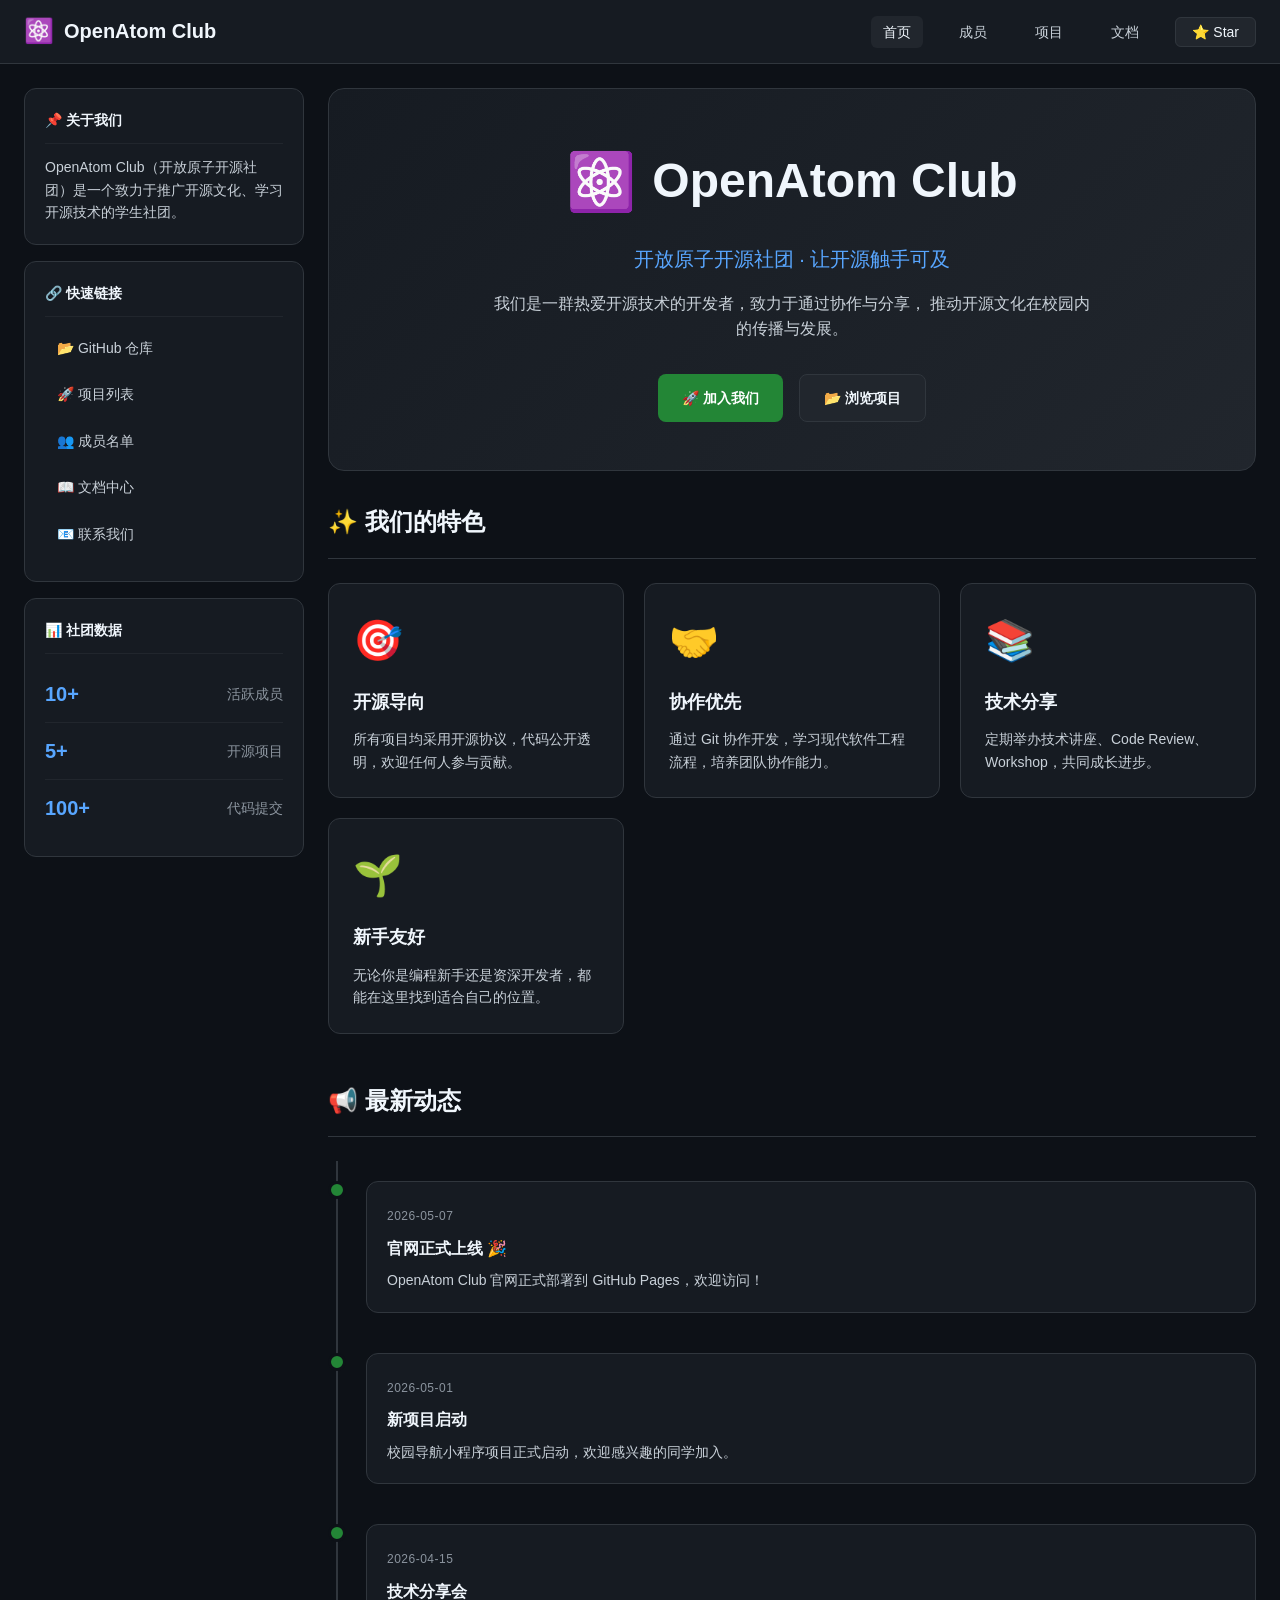
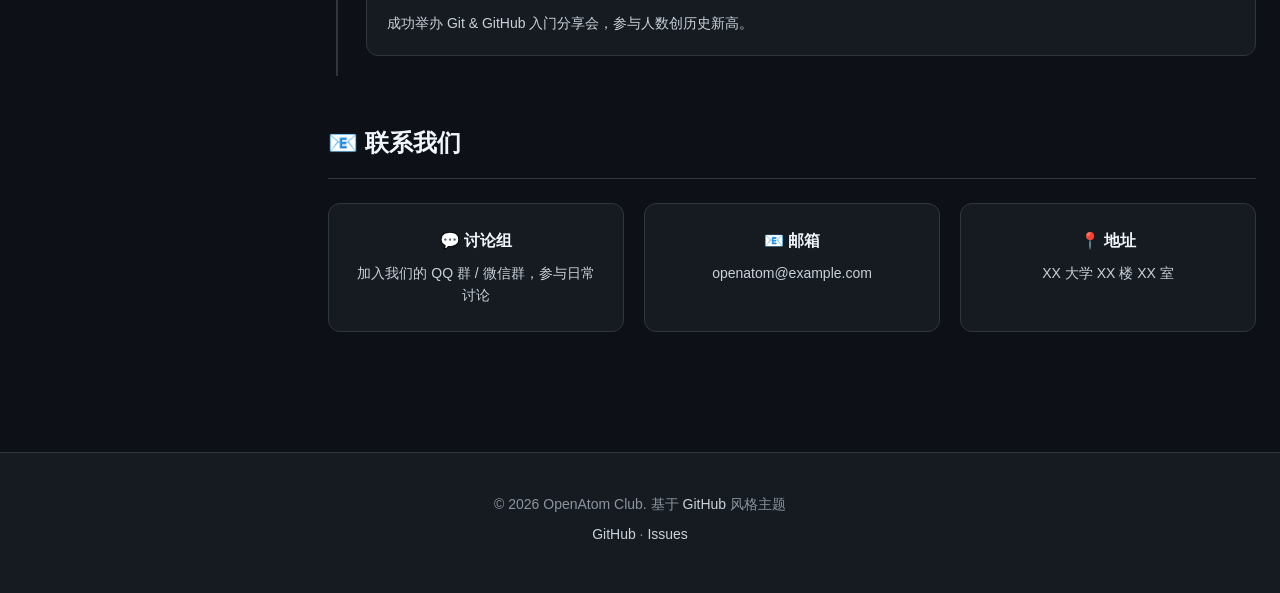
==== index.html @ d47f5e6d "feat: initial commit - OpenAtom Club website v1.0 - Add index.html (homepage with GitHub dark theme)" ====
<!DOCTYPE html>
<html lang="zh-CN">
<head>
    <meta charset="UTF-8">
    <meta name="viewport" content="width=device-width, initial-scale=1.0">
    <title>OpenAtom Club - 开放原子开源社团</title>
    <link rel="stylesheet" href="style.css">
    <!-- 引入 GitHub 风格字体 -->
    <link rel="preconnect" href="https://fonts.googleapis.com">
    <link rel="preconnect" href="https://fonts.gstatic.com" crossorigin>
    <link href="https://fonts.googleapis.com/css2?family=Inter:wght@400;500;600;700&display=swap" rel="stylesheet">
</head>
<body>
    <!-- ========== 顶部导航栏 ========== -->
    <nav class="navbar">
        <div class="nav-container">
            <!-- 左侧：Logo + 社团名 -->
            <a href="index.html" class="nav-logo">
                <span class="logo-icon">⚛️</span>
                <span class="logo-text">OpenAtom Club</span>
            </a>

            <!-- 右侧：导航链接 -->
            <ul class="nav-links">
                <li><a href="index.html" class="nav-link active">首页</a></li>
                <li><a href="members.html" class="nav-link">成员</a></li>
                <li><a href="projects.html" class="nav-link">项目</a></li>
                <li><a href="docs/index.html" class="nav-link">文档</a></li>
                <li>
                    <a href="https://github.com/Jwei673/openatom-club" target="_blank"
                       class="nav-btn">
                        ⭐ Star
                    </a>
                </li>
            </ul>
        </div>
    </nav>

    <!-- ========== 主体布局：左侧边栏 + 右侧内容 ========== -->
    <div class="main-layout">

        <!-- ======== 左侧边栏 ======== -->
        <aside class="sidebar">
            <!-- 社团信息卡片 -->
            <div class="sidebar-card">
                <h3>📌 关于我们</h3>
                <p>OpenAtom Club（开放原子开源社团）是一个致力于推广开源文化、学习开源技术的学生社团。</p>
            </div>

            <!-- 快速链接 -->
            <div class="sidebar-card">
                <h3>🔗 快速链接</h3>
                <ul class="quick-links">
                    <li><a href="https://github.com/Jwei673/openatom-club" target="_blank">📂 GitHub 仓库</a></li>
                    <li><a href="projects.html">🚀 项目列表</a></li>
                    <li><a href="members.html">👥 成员名单</a></li>
                    <li><a href="docs/index.html">📖 文档中心</a></li>
                    <li><a href="#contact">📧 联系我们</a></li>
                </ul>
            </div>

            <!-- 统计数据 -->
            <div class="sidebar-card stats-card">
                <h3>📊 社团数据</h3>
                <div class="stat-item">
                    <span class="stat-number">10+</span>
                    <span class="stat-label">活跃成员</span>
                </div>
                <div class="stat-item">
                    <span class="stat-number">5+</span>
                    <span class="stat-label">开源项目</span>
                </div>
                <div class="stat-item">
                    <span class="stat-number">100+</span>
                    <span class="stat-label">代码提交</span>
                </div>
            </div>
        </aside>

        <!-- ======== 右侧主内容区 ======== -->
        <main class="content">
            <!-- Hero 区域（首屏大图） -->
            <section class="hero">
                <h1 class="hero-title">
                    <span class="hero-icon">⚛️</span>
                    OpenAtom Club
                </h1>
                <p class="hero-subtitle">开放原子开源社团 · 让开源触手可及</p>
                <p class="hero-desc">
                    我们是一群热爱开源技术的开发者，致力于通过协作与分享，
                    推动开源文化在校园内的传播与发展。
                </p>
                <div class="hero-actions">
                    <a href="https://github.com/Jwei673/openatom-club" target="_blank"
                       class="btn btn-primary">🚀 加入我们</a>
                    <a href="projects.html" class="btn btn-secondary">📂 浏览项目</a>
                </div>
            </section>

            <!-- 特色介绍区域 -->
            <section class="features">
                <h2 class="section-title">✨ 我们的特色</h2>
                <div class="feature-grid">
                    <div class="feature-card">
                        <div class="feature-icon">🎯</div>
                        <h3>开源导向</h3>
                        <p>所有项目均采用开源协议，代码公开透明，欢迎任何人参与贡献。</p>
                    </div>
                    <div class="feature-card">
                        <div class="feature-icon">🤝</div>
                        <h3>协作优先</h3>
                        <p>通过 Git 协作开发，学习现代软件工程流程，培养团队协作能力。</p>
                    </div>
                    <div class="feature-card">
                        <div class="feature-icon">📚</div>
                        <h3>技术分享</h3>
                        <p>定期举办技术讲座、Code Review、Workshop，共同成长进步。</p>
                    </div>
                    <div class="feature-card">
                        <div class="feature-icon">🌱</div>
                        <h3>新手友好</h3>
                        <p>无论你是编程新手还是资深开发者，都能在这里找到适合自己的位置。</p>
                    </div>
                </div>
            </section>

            <!-- 最新动态区域 -->
            <section class="updates">
                <h2 class="section-title">📢 最新动态</h2>
                <div class="timeline">
                    <div class="timeline-item">
                        <div class="timeline-dot"></div>
                        <div class="timeline-content">
                            <span class="timeline-date">2026-05-07</span>
                            <h4>官网正式上线 🎉</h4>
                            <p>OpenAtom Club 官网正式部署到 GitHub Pages，欢迎访问！</p>
                        </div>
                    </div>
                    <div class="timeline-item">
                        <div class="timeline-dot"></div>
                        <div class="timeline-content">
                            <span class="timeline-date">2026-05-01</span>
                            <h4>新项目启动</h4>
                            <p>校园导航小程序项目正式启动，欢迎感兴趣的同学加入。</p>
                        </div>
                    </div>
                    <div class="timeline-item">
                        <div class="timeline-dot"></div>
                        <div class="timeline-content">
                            <span class="timeline-date">2026-04-15</span>
                            <h4>技术分享会</h4>
                            <p>成功举办 Git & GitHub 入门分享会，参与人数创历史新高。</p>
                        </div>
                    </div>
                </div>
            </section>

            <!-- 联系方式区域 -->
            <section id="contact" class="contact">
                <h2 class="section-title">📧 联系我们</h2>
                <div class="contact-grid">
                    <div class="contact-card">
                        <h4>💬 讨论组</h4>
                        <p>加入我们的 QQ 群 / 微信群，参与日常讨论</p>
                    </div>
                    <div class="contact-card">
                        <h4>📧 邮箱</h4>
                        <p>openatom@example.com</p>
                    </div>
                    <div class="contact-card">
                        <h4>📍 地址</h4>
                        <p>XX 大学 XX 楼 XX 室</p>
                    </div>
                </div>
            </section>
        </main>
    </div>

    <!-- ========== 页脚 ========== -->
    <footer class="footer">
        <div class="footer-content">
            <p>&copy; 2026 OpenAtom Club. 基于 <a href="https://github.com" target="_blank">GitHub</a> 风格主题</p>
            <p>
                <a href="https://github.com/Jwei673/openatom-club" target="_blank">GitHub</a> ·
                <a href="https://github.com/Jwei673/openatom-club/issues" target="_blank">Issues</a>
            </p>
        </div>
    </footer>
</body>
</html>
---- style.css ----
/* ========================================
   OpenAtom Club - GitHub Dark Theme
   颜色参考 GitHub 深色模式
   ======================================== */

/* ========== CSS 变量定义 ========== */
:root {
    /* GitHub 深色主题主色 */
    --bg-primary: #0d1117;      /* 主背景 */
    --bg-secondary: #161b22;    /* 次背景 */
    --bg-tertiary: #21262d;     /* 第三层背景 */
    --bg-hover: #30363d;        /* 悬停背景 */

    /* 文字颜色 */
    --text-primary: #f0f6fc;    /* 主文字 */
    --text-secondary: #c9d1d9;  /* 次文字 */
    --text-muted: #8b949e;      /* 弱化文字 */

    /* 边框 */
    --border-primary: #30363d;
    --border-secondary: #21262d;

    /* 强调色 */
    --accent-green: #238636;    /* GitHub 绿色按钮 */
    --accent-green-hover: #2ea043;
    --accent-blue: #58a6ff;     /* 链接蓝 */
    --accent-blue-hover: #79c0ff;
    --accent-purple: #a371f7;
    --accent-orange: #f0883e;

    /* 布局 */
    --sidebar-width: 280px;
    --navbar-height: 64px;
    --content-max-width: 1280px;
}

/* ========== 基础重置 ========== */
* {
    margin: 0;
    padding: 0;
    box-sizing: border-box;
}

body {
    font-family: -apple-system, BlinkMacSystemFont, 'Segoe UI', 'Noto Sans', Helvetica, Arial, sans-serif;
    background-color: var(--bg-primary);
    color: var(--text-primary);
    line-height: 1.6;
    min-height: 100vh;
}

a {
    color: var(--accent-blue);
    text-decoration: none;
    transition: color 0.2s;
}

a:hover {
    color: var(--accent-blue-hover);
    text-decoration: underline;
}

/* ========== 顶部导航栏 ========== */
.navbar {
    position: fixed;
    top: 0;
    left: 0;
    right: 0;
    height: var(--navbar-height);
    background-color: var(--bg-secondary);
    border-bottom: 1px solid var(--border-primary);
    z-index: 1000;
}

.nav-container {
    max-width: var(--content-max-width);
    margin: 0 auto;
    padding: 0 24px;
    height: 100%;
    display: flex;
    align-items: center;
    justify-content: space-between;
}

.nav-logo {
    display: flex;
    align-items: center;
    gap: 10px;
    font-size: 1.25rem;
    font-weight: 600;
    color: var(--text-primary);
}

.nav-logo:hover {
    text-decoration: none;
    color: var(--text-primary);
}

.logo-icon {
    font-size: 1.5rem;
}

.nav-links {
    display: flex;
    align-items: center;
    gap: 24px;
    list-style: none;
}

.nav-link {
    color: var(--text-secondary);
    font-size: 0.875rem;
    font-weight: 500;
    padding: 8px 12px;
    border-radius: 6px;
    transition: all 0.2s;
}

.nav-link:hover {
    color: var(--text-primary);
    background-color: var(--bg-hover);
    text-decoration: none;
}

.nav-link.active {
    color: var(--text-primary);
    background-color: var(--bg-tertiary);
}

.nav-btn {
    background-color: var(--bg-tertiary);
    color: var(--text-primary);
    padding: 6px 16px;
    border-radius: 6px;
    font-size: 0.875rem;
    font-weight: 500;
    border: 1px solid var(--border-primary);
    transition: all 0.2s;
}

.nav-btn:hover {
    background-color: var(--bg-hover);
    text-decoration: none;
    color: var(--text-primary);
}

/* ========== 主体布局 ========== */
.main-layout {
    display: flex;
    max-width: var(--content-max-width);
    margin: 0 auto;
    padding: calc(var(--navbar-height) + 24px) 24px 24px;
    gap: 24px;
}

/* ========== 左侧边栏 ========== */
.sidebar {
    width: var(--sidebar-width);
    flex-shrink: 0;
    position: sticky;
    top: calc(var(--navbar-height) + 24px);
    height: fit-content;
}

.sidebar-card {
    background-color: var(--bg-secondary);
    border: 1px solid var(--border-primary);
    border-radius: 12px;
    padding: 20px;
    margin-bottom: 16px;
}

.sidebar-card h3 {
    font-size: 0.875rem;
    font-weight: 600;
    color: var(--text-primary);
    margin-bottom: 12px;
    padding-bottom: 12px;
    border-bottom: 1px solid var(--border-secondary);
}

.sidebar-card p {
    font-size: 0.875rem;
    color: var(--text-secondary);
    line-height: 1.6;
}

.quick-links {
    list-style: none;
}

.quick-links li {
    margin-bottom: 8px;
}

.quick-links a {
    display: block;
    padding: 8px 12px;
    border-radius: 6px;
    color: var(--text-secondary);
    font-size: 0.875rem;
    transition: all 0.2s;
}

.quick-links a:hover {
    background-color: var(--bg-tertiary);
    color: var(--text-primary);
    text-decoration: none;
}

.stats-card .stat-item {
    display: flex;
    align-items: center;
    justify-content: space-between;
    padding: 12px 0;
    border-bottom: 1px solid var(--border-secondary);
}

.stats-card .stat-item:last-child {
    border-bottom: none;
}

.stat-number {
    font-size: 1.25rem;
    font-weight: 700;
    color: var(--accent-blue);
}

.stat-label {
    font-size: 0.875rem;
    color: var(--text-muted);
}

/* ========== 右侧主内容区 ========== */
.content {
    flex: 1;
    min-width: 0;
}

/* ========== Hero 区域 ========== */
.hero {
    background: linear-gradient(135deg, var(--bg-secondary) 0%, var(--bg-tertiary) 100%);
    border: 1px solid var(--border-primary);
    border-radius: 16px;
    padding: 48px;
    text-align: center;
    margin-bottom: 32px;
}

.hero-title {
    font-size: 3rem;
    font-weight: 700;
    margin-bottom: 16px;
    display: flex;
    align-items: center;
    justify-content: center;
    gap: 16px;
}

.hero-icon {
    font-size: 3.5rem;
}

.hero-subtitle {
    font-size: 1.25rem;
    color: var(--accent-blue);
    font-weight: 500;
    margin-bottom: 16px;
}

.hero-desc {
    font-size: 1rem;
    color: var(--text-secondary);
    max-width: 600px;
    margin: 0 auto 32px;
}

.hero-actions {
    display: flex;
    gap: 16px;
    justify-content: center;
    flex-wrap: wrap;
}

/* ========== 按钮样式 ========== */
.btn {
    display: inline-flex;
    align-items: center;
    gap: 8px;
    padding: 12px 24px;
    border-radius: 8px;
    font-size: 0.875rem;
    font-weight: 600;
    transition: all 0.2s;
    border: none;
    cursor: pointer;
}

.btn-primary {
    background-color: var(--accent-green);
    color: white;
}

.btn-primary:hover {
    background-color: var(--accent-green-hover);
    text-decoration: none;
    color: white;
}

.btn-secondary {
    background-color: var(--bg-tertiary);
    color: var(--text-primary);
    border: 1px solid var(--border-primary);
}

.btn-secondary:hover {
    background-color: var(--bg-hover);
    text-decoration: none;
    color: var(--text-primary);
}

/* ========== 区域标题 ========== */
.section-title {
    font-size: 1.5rem;
    font-weight: 600;
    margin-bottom: 24px;
    padding-bottom: 16px;
    border-bottom: 1px solid var(--border-primary);
}

/* ========== 特色卡片网格 ========== */
.features {
    margin-bottom: 48px;
}

.feature-grid {
    display: grid;
    grid-template-columns: repeat(auto-fit, minmax(260px, 1fr));
    gap: 20px;
}

.feature-card {
    background-color: var(--bg-secondary);
    border: 1px solid var(--border-primary);
    border-radius: 12px;
    padding: 24px;
    transition: all 0.2s;
}

.feature-card:hover {
    border-color: var(--border-hover);
    transform: translateY(-2px);
}

.feature-icon {
    font-size: 2.5rem;
    margin-bottom: 16px;
}

.feature-card h3 {
    font-size: 1.125rem;
    font-weight: 600;
    margin-bottom: 12px;
    color: var(--text-primary);
}

.feature-card p {
    font-size: 0.875rem;
    color: var(--text-secondary);
    line-height: 1.6;
}

/* ========== 时间线 ========== */
.updates {
    margin-bottom: 48px;
}

.timeline {
    position: relative;
}

.timeline::before {
    content: '';
    position: absolute;
    left: 8px;
    top: 0;
    bottom: 0;
    width: 2px;
    background-color: var(--border-primary);
}

.timeline-item {
    display: flex;
    gap: 20px;
    padding: 20px 0;
    position: relative;
}

.timeline-dot {
    width: 18px;
    height: 18px;
    border-radius: 50%;
    background-color: var(--accent-green);
    border: 3px solid var(--bg-primary);
    flex-shrink: 0;
    position: relative;
    z-index: 1;
}

.timeline-content {
    flex: 1;
    background-color: var(--bg-secondary);
    border: 1px solid var(--border-primary);
    border-radius: 12px;
    padding: 20px;
}

.timeline-date {
    font-size: 0.75rem;
    color: var(--text-muted);
    font-weight: 500;
    text-transform: uppercase;
    letter-spacing: 0.5px;
}

.timeline-content h4 {
    font-size: 1rem;
    font-weight: 600;
    margin: 8px 0;
    color: var(--text-primary);
}

.timeline-content p {
    font-size: 0.875rem;
    color: var(--text-secondary);
}

/* ========== 联系方式 ========== */
.contact {
    margin-bottom: 48px;
}

.contact-grid {
    display: grid;
    grid-template-columns: repeat(auto-fit, minmax(200px, 1fr));
    gap: 20px;
}

.contact-card {
    background-color: var(--bg-secondary);
    border: 1px solid var(--border-primary);
    border-radius: 12px;
    padding: 24px;
    text-align: center;
}

.contact-card h4 {
    font-size: 1rem;
    font-weight: 600;
    margin-bottom: 8px;
    color: var(--text-primary);
}

.contact-card p {
    font-size: 0.875rem;
    color: var(--text-secondary);
}

/* ========== 页脚 ========== */
.footer {
    background-color: var(--bg-secondary);
    border-top: 1px solid var(--border-primary);
    padding: 40px 24px;
    margin-top: 48px;
}

.footer-content {
    max-width: var(--content-max-width);
    margin: 0 auto;
    text-align: center;
}

.footer-content p {
    font-size: 0.875rem;
    color: var(--text-muted);
    margin-bottom: 8px;
}

.footer-content a {
    color: var(--text-secondary);
}

.footer-content a:hover {
    color: var(--accent-blue);
}

/* ========== 成员页面样式 ========== */
.members-grid {
    display: grid;
    grid-template-columns: repeat(auto-fill, minmax(280px, 1fr));
    gap: 20px;
}

.member-card {
    background-color: var(--bg-secondary);
    border: 1px solid var(--border-primary);
    border-radius: 12px;
    padding: 24px;
    display: flex;
    align-items: center;
    gap: 16px;
    transition: all 0.2s;
}

.member-card:hover {
    border-color: var(--accent-blue);
}

.member-avatar {
    width: 64px;
    height: 64px;
    border-radius: 50%;
    background: linear-gradient(135deg, var(--accent-blue), var(--accent-purple));
    display: flex;
    align-items: center;
    justify-content: center;
    font-size: 1.5rem;
    font-weight: 700;
    color: white;
    flex-shrink: 0;
}

.member-info h4 {
    font-size: 1rem;
    font-weight: 600;
    margin-bottom: 4px;
}

.member-role {
    font-size: 0.875rem;
    color: var(--accent-green);
    font-weight: 500;
    margin-bottom: 4px;
}

.member-bio {
    font-size: 0.8125rem;
    color: var(--text-muted);
}

/* ========== 项目页面样式 ========== */
.projects-list {
    display: flex;
    flex-direction: column;
    gap: 20px;
}

.project-card {
    background-color: var(--bg-secondary);
    border: 1px solid var(--border-primary);
    border-radius: 12px;
    padding: 24px;
    transition: all 0.2s;
}

.project-card:hover {
    border-color: var(--accent-blue);
}

.project-header {
    display: flex;
    align-items: flex-start;
    justify-content: space-between;
    margin-bottom: 12px;
}

.project-title {
    font-size: 1.25rem;
    font-weight: 600;
    color: var(--accent-blue);
}

.project-title:hover {
    text-decoration: underline;
}

.project-stats {
    display: flex;
    gap: 16px;
    font-size: 0.8125rem;
    color: var(--text-muted);
}

.project-stat {
    display: flex;
    align-items: center;
    gap: 4px;
}

.project-desc {
    font-size: 0.875rem;
    color: var(--text-secondary);
    margin-bottom: 16px;
}

.project-tags {
    display: flex;
    flex-wrap: wrap;
    gap: 8px;
}

.project-tag {
    background-color: var(--bg-tertiary);
    color: var(--accent-blue);
    padding: 4px 12px;
    border-radius: 20px;
    font-size: 0.75rem;
    font-weight: 500;
}

/* ========== 文档页面样式 ========== */
.doc-content {
    background-color: var(--bg-secondary);
    border: 1px solid var(--border-primary);
    border-radius: 12px;
    padding: 32px;
}

.doc-content h1 {
    font-size: 2rem;
    font-weight: 700;
    margin-bottom: 24px;
    padding-bottom: 16px;
    border-bottom: 1px solid var(--border-primary);
}

.doc-content h2 {
    font-size: 1.5rem;
    font-weight: 600;
    margin: 32px 0 16px;
    color: var(--text-primary);
}

.doc-content h3 {
    font-size: 1.25rem;
    font-weight: 600;
    margin: 24px 0 12px;
    color: var(--text-primary);
}

.doc-content p {
    margin-bottom: 16px;
    color: var(--text-secondary);
}

.doc-content ul,
.doc-content ol {
    margin-bottom: 16px;
    padding-left: 24px;
}

.doc-content li {
    margin-bottom: 8px;
    color: var(--text-secondary);
}

.doc-content code {
    background-color: var(--bg-tertiary);
    padding: 2px 8px;
    border-radius: 4px;
    font-family: 'SF Mono', Monaco, monospace;
    font-size: 0.875rem;
    color: var(--accent-orange);
}

.doc-content pre {
    background-color: var(--bg-primary);
    border: 1px solid var(--border-primary);
    border-radius: 8px;
    padding: 16px;
    overflow-x: auto;
    margin-bottom: 16px;
}

.doc-content pre code {
    background: none;
    padding: 0;
    color: var(--text-secondary);
}

/* ========== 响应式设计 ========== */
@media (max-width: 1024px) {
    .main-layout {
        flex-direction: column;
    }

    .sidebar {
        width: 100%;
        position: static;
        order: 2;
    }

    .content {
        order: 1;
    }

    .hero-title {
        font-size: 2rem;
    }

    .hero-icon {
        font-size: 2.5rem;
    }
}

@media (max-width: 768px) {
    .nav-links {
        display: none;
    }

    .hero {
        padding: 32px 24px;
    }

    .hero-title {
        font-size: 1.5rem;
        flex-direction: column;
        gap: 8px;
    }

    .feature-grid {
        grid-template-columns: 1fr;
    }

    .members-grid {
        grid-template-columns: 1fr;
    }
}
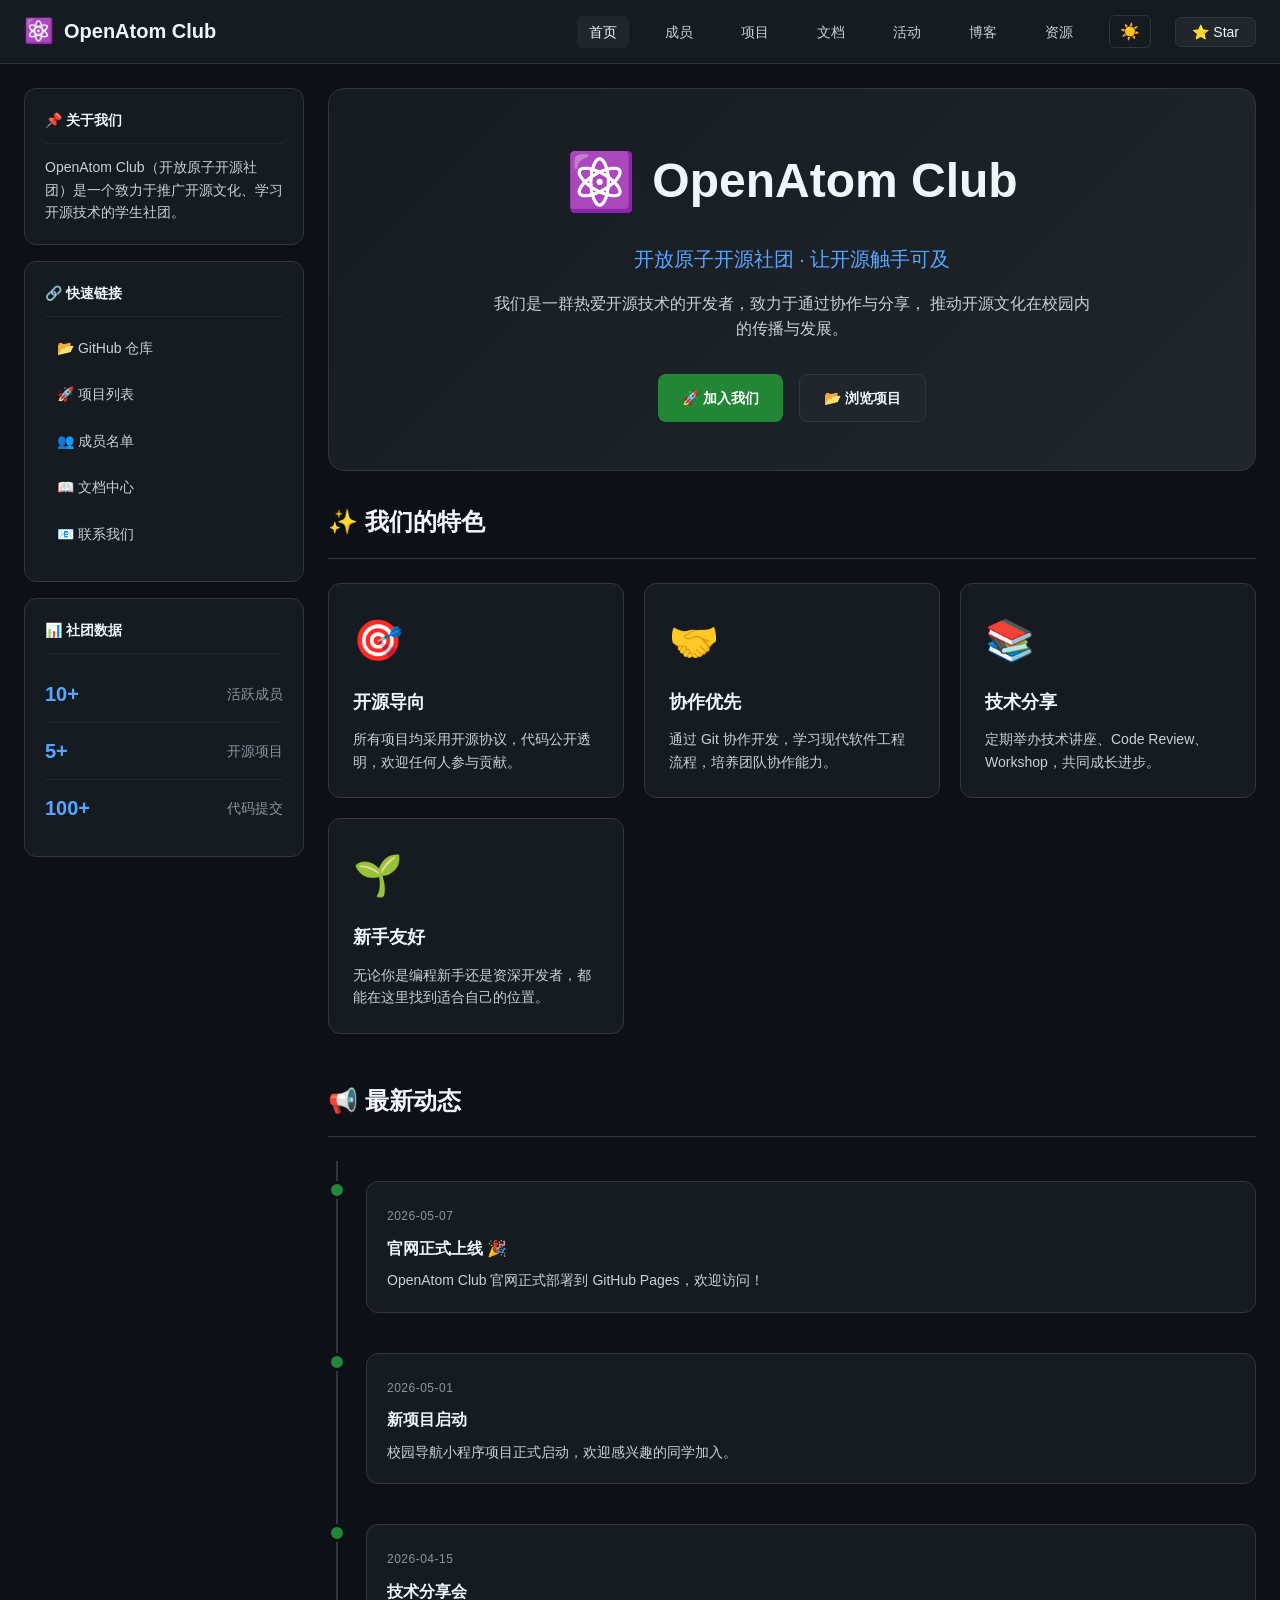
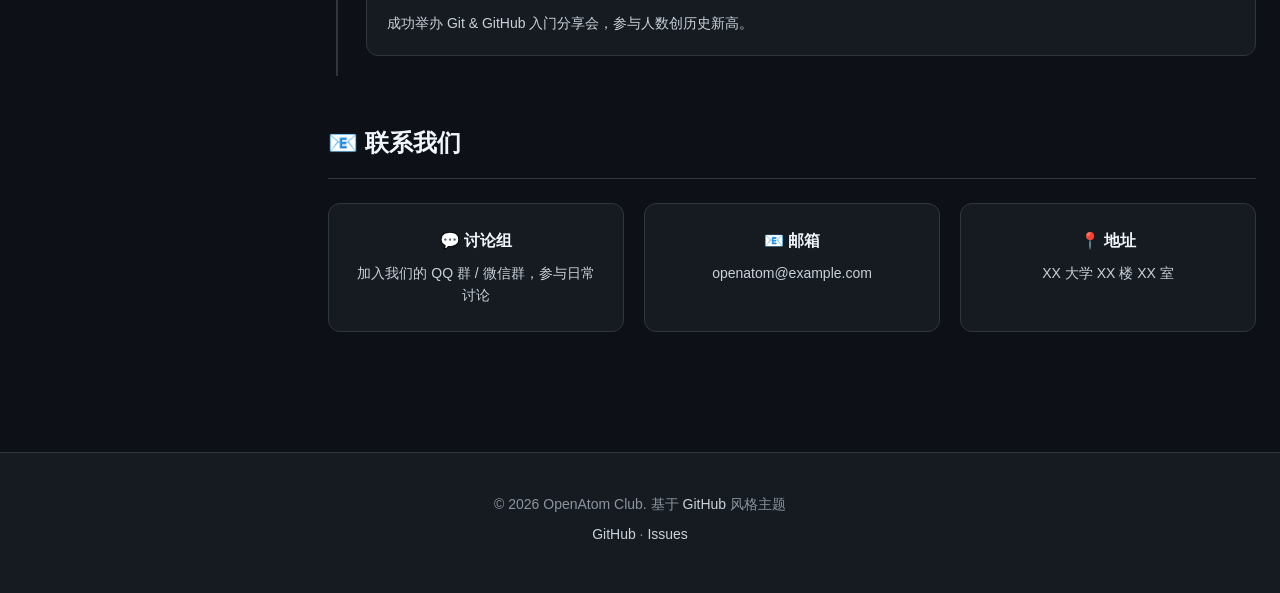
==== commit 9527b07a: "feat: add resources page + site-wide interactions - resources.html: dev tools, learning paths, books" ====
--- a/index.html
+++ b/index.html
@@ -26,12 +26,11 @@
                 <li><a href="members.html" class="nav-link">成员</a></li>
                 <li><a href="projects.html" class="nav-link">项目</a></li>
                 <li><a href="docs/index.html" class="nav-link">文档</a></li>
-                <li>
-                    <a href="https://github.com/Jwei673/openatom-club" target="_blank"
-                       class="nav-btn">
-                        ⭐ Star
-                    </a>
-                </li>
+                <li><a href="events.html" class="nav-link">活动</a></li>
+                <li><a href="blog.html" class="nav-link">博客</a></li>
+                <li><a href="resources.html" class="nav-link">资源</a></li>
+                <li><button class="theme-toggle" onclick="toggleTheme()" title="切换主题">🌙</button></li>
+                <li><a href="https://github.com/Jwei673/openatom-club" target="_blank" class="nav-btn">⭐ Star</a></li>
             </ul>
         </div>
     </nav>
@@ -186,5 +185,86 @@
             </p>
         </div>
     </footer>
+
+    <!-- 共享脚本 -->
+    <script src="shared.js"></script>
+
+    <!-- 全站搜索弹窗 -->
+    <div class="search-overlay" id="searchOverlay" onclick="if(event.target.id===' + "'searchOverlay'" + '){closeSearch()}">
+        <div class="search-modal" onclick="event.stopPropagation()">
+            <input class="search-modal-input" type="text" placeholder="搜索页面..." id="searchInput" autocomplete="off">
+            <div class="search-results" id="searchResults">
+                <div class="search-empty">输入关键词开始搜索...</div>
+            </div>
+            <div class="search-modal-footer">
+                <span><kbd>↑</kbd><kbd>↓</kbd> 导航</span>
+                <span><kbd>Enter</kbd> 跳转</span>
+                <span><kbd>Esc</kbd> 关闭</span>
+            </div>
+        </div>
+    </div>
+
+    <!-- 回到顶部 -->
+    <button class="back-to-top" id="backToTop" onclick="scrollToTop()">⬆</button>
+
+    <!-- 搜索快捷键 + 功能（各页面可定制 searchData） -->
+    <script>
+    (function(){
+        var searchData = [
+            {title:"首页",desc:"OpenAtom Club 官方网站首页",icon:"🏠",url:"index.html"},
+            {title:"成员",desc:"社团核心成员与活跃成员列表",icon:"👥",url:"members.html"},
+            {title:"项目",desc:"社团正在开发的项目展示",icon:"🚀",url:"projects.html"},
+            {title:"文档",desc:"社团介绍、Git 教程、常见问题",icon:"📄",url:"docs/index.html"},
+            {title:"活动",desc:"即将举办的活动与往期回顾",icon:"📅",url:"events.html"},
+            {title:"博客",desc:"技术文章、教程与经验分享",icon:"📝",url:"blog.html"},
+            {title:"资源中心",desc:"开发工具、学习路线、书籍推荐",icon:"🎓",url:"resources.html"},
+        ];
+
+        var si = document.getElementById("searchInput");
+        var sr = document.getElementById("searchResults");
+        var sel = -1;
+
+        if (si) {
+            si.addEventListener("input", function(){
+                var kw = this.value.trim().toLowerCase();
+                sel = -1;
+                if (!kw) { sr.innerHTML = '<div class="search-empty">输入关键词开始搜索...</div>'; return; }
+                var filt = searchData.filter(function(i){ return i.title.toLowerCase().includes(kw)||i.desc.toLowerCase().includes(kw); });
+                if (!filt.length) { sr.innerHTML = '<div class="search-empty">没有找到相关结果</div>'; return; }
+                sr.innerHTML = filt.map(function(item,idx){
+                    return '<div class="search-result-item" data-url="'+item.url+'" onclick="location.href='+"'"+item.url+"'"+'">'+
+                        '<span class="search-result-icon">'+item.icon+'</span>'+
+                        '<div class="search-result-info"><h4>'+item.title+'</h4><p>'+item.desc+'</p></div></div>';
+                }).join("");
+            });
+            si.addEventListener("keydown", function(e){
+                var items = sr.querySelectorAll(".search-result-item");
+                if (e.key==="ArrowDown"){ sel=Math.min(sel+1,items.length-1); updateSel(items); e.preventDefault(); }
+                else if(e.key==="ArrowUp"){ sel=Math.max(sel-1,-1); updateSel(items); e.preventDefault(); }
+                else if(e.key==="Enter"&&sel>=0){ items[sel].click(); }
+                else if(e.key==="Escape"){ closeSearch(); }
+            });
+        }
+        function updateSel(items){ items.forEach(function(el,i){ el.classList.toggle("selected",i===sel); }); if(sel>=0)items[sel].scrollIntoView({block:"nearest"}); }
+
+        document.addEventListener("keydown", function(e){
+            if((e.ctrlKey||e.metaKey)&&e.key==="k"){ e.preventDefault(); openSearch(); }
+        });
+        window.openSearch = function(){
+            document.getElementById("searchOverlay").classList.add("active");
+            document.getElementById("searchInput").focus();
+        };
+        window.closeSearch = function(){
+            var ov = document.getElementById("searchOverlay");
+            if(ov) ov.classList.remove("active");
+            var inp = document.getElementById("searchInput");
+            if(inp){ inp.value=""; }
+            var res = document.getElementById("searchResults");
+            if(res){ res.innerHTML='<div class="search-empty">输入关键词开始搜索...</div>'; }
+            sel=-1;
+        };
+    })();
+    </script>
+
 </body>
 </html>
--- a/style.css
+++ b/style.css
@@ -27,6 +27,9 @@
     --accent-blue-hover: #79c0ff;
     --accent-purple: #a371f7;
     --accent-orange: #f0883e;
+
+    /* 悬停边框色（修复 feature-card hover 未定义问题） */
+    --border-hover: #58a6ff;
 
     /* 布局 */
     --sidebar-width: 280px;
@@ -736,3 +739,271 @@
         grid-template-columns: 1fr;
     }
 }
+
+/* ========================================
+   亮色主题（GitHub Light）
+   配合 body.light 类切换
+   ======================================== */
+body.light {
+    --bg-primary: #ffffff;
+    --bg-secondary: #f6f8fa;
+    --bg-tertiary: #eaeef2;
+    --bg-hover: #d0d7de;
+    --text-primary: #1f2328;
+    --text-secondary: #656d76;
+    --text-muted: #8b949e;
+    --border-primary: #d0d7de;
+    --border-secondary: #eaeef2;
+    --accent-green: #1a7f37;
+    --accent-green-hover: #2da44e;
+    --accent-blue: #0969da;
+    --accent-blue-hover: #0550ae;
+    --accent-purple: #8250df;
+    --accent-orange: #bc4c00;
+    --border-hover: #0969da;
+}
+
+/* ========================================
+   主题切换按钮
+   ======================================== */
+.theme-toggle {
+    background: none;
+    border: 1px solid var(--border-primary);
+    border-radius: 6px;
+    padding: 6px 10px;
+    cursor: pointer;
+    font-size: 1rem;
+    color: var(--text-secondary);
+    transition: all 0.2s;
+    display: flex;
+    align-items: center;
+    justify-content: center;
+}
+.theme-toggle:hover {
+    background: var(--bg-tertiary);
+    color: var(--text-primary);
+}
+
+/* ========================================
+   回到顶部按钮
+   ======================================== */
+.back-to-top {
+    position: fixed;
+    bottom: 32px;
+    right: 32px;
+    width: 44px;
+    height: 44px;
+    background: var(--bg-secondary);
+    border: 1px solid var(--border-primary);
+    border-radius: 50%;
+    display: flex;
+    align-items: center;
+    justify-content: center;
+    font-size: 1.25rem;
+    cursor: pointer;
+    opacity: 0;
+    visibility: hidden;
+    transition: all 0.3s;
+    z-index: 999;
+    box-shadow: 0 4px 12px rgba(0,0,0,0.3);
+}
+.back-to-top.visible {
+    opacity: 1;
+    visibility: visible;
+}
+.back-to-top:hover {
+    background: var(--accent-green);
+    border-color: var(--accent-green);
+    transform: translateY(-2px);
+}
+
+/* ========================================
+   全站搜索弹窗（Ctrl+K）
+   ======================================== */
+.search-overlay {
+    position: fixed;
+    top: 0; left: 0; right: 0; bottom: 0;
+    background: rgba(0,0,0,0.6);
+    display: flex;
+    align-items: flex-start;
+    justify-content: center;
+    padding-top: 15vh;
+    z-index: 10000;
+    opacity: 0;
+    visibility: hidden;
+    transition: all 0.2s;
+}
+.search-overlay.active {
+    opacity: 1;
+    visibility: visible;
+}
+.search-modal {
+    background: var(--bg-secondary);
+    border: 1px solid var(--border-primary);
+    border-radius: 12px;
+    width: 560px;
+    max-width: 90vw;
+    overflow: hidden;
+    box-shadow: 0 16px 48px rgba(0,0,0,0.4);
+}
+.search-modal-input {
+    width: 100%;
+    padding: 16px 20px;
+    border: none;
+    border-bottom: 1px solid var(--border-primary);
+    background: var(--bg-secondary);
+    color: var(--text-primary);
+    font-size: 1rem;
+    outline: none;
+}
+.search-modal-input::placeholder {
+    color: var(--text-muted);
+}
+.search-results {
+    max-height: 360px;
+    overflow-y: auto;
+}
+.search-result-item {
+    padding: 12px 20px;
+    cursor: pointer;
+    transition: background 0.15s;
+    display: flex;
+    align-items: center;
+    gap: 12px;
+}
+.search-result-item:hover,
+.search-result-item.selected {
+    background: var(--bg-tertiary);
+}
+.search-result-icon {
+    font-size: 1.2rem;
+    flex-shrink: 0;
+}
+.search-result-info h4 {
+    font-size: 0.875rem;
+    font-weight: 600;
+    color: var(--text-primary);
+}
+.search-result-info p {
+    font-size: 0.75rem;
+    color: var(--text-muted);
+    margin-top: 2px;
+}
+.search-empty {
+    padding: 32px;
+    text-align: center;
+    color: var(--text-muted);
+    font-size: 0.875rem;
+}
+.search-modal-footer {
+    padding: 10px 20px;
+    border-top: 1px solid var(--border-primary);
+    display: flex;
+    gap: 16px;
+    font-size: 0.75rem;
+    color: var(--text-muted);
+}
+.search-modal-footer kbd {
+    background: var(--bg-tertiary);
+    border: 1px solid var(--border-primary);
+    border-radius: 4px;
+    padding: 1px 6px;
+    font-family: monospace;
+    font-size: 0.7rem;
+}
+
+/* ========================================
+   资源页面专用样式
+   ======================================== */
+.resource-grid {
+    display: grid;
+    grid-template-columns: repeat(auto-fill, minmax(300px, 1fr));
+    gap: 20px;
+    margin-bottom: 48px;
+}
+.resource-card {
+    background: var(--bg-secondary);
+    border: 1px solid var(--border-primary);
+    border-radius: 12px;
+    padding: 24px;
+    transition: all 0.2s;
+}
+.resource-card:hover {
+    border-color: var(--accent-blue);
+    transform: translateY(-2px);
+}
+.resource-card-header {
+    display: flex;
+    align-items: center;
+    gap: 12px;
+    margin-bottom: 16px;
+}
+.resource-icon {
+    font-size: 2rem;
+}
+.resource-card h3 {
+    font-size: 1rem;
+    font-weight: 600;
+    color: var(--text-primary);
+}
+.resource-list {
+    list-style: none;
+}
+.resource-list li {
+    padding: 8px 0;
+    border-bottom: 1px solid var(--border-secondary);
+    font-size: 0.875rem;
+    display: flex;
+    align-items: center;
+    gap: 8px;
+}
+.resource-list li:last-child {
+    border-bottom: none;
+}
+.resource-list a {
+    color: var(--accent-blue);
+    font-size: 0.875rem;
+}
+.resource-list a:hover {
+    text-decoration: underline;
+}
+.book-item {
+    display: flex;
+    align-items: flex-start;
+    gap: 12px;
+    padding: 12px 0;
+    border-bottom: 1px solid var(--border-secondary);
+}
+.book-item:last-child {
+    border-bottom: none;
+}
+.book-cover {
+    width: 48px;
+    height: 64px;
+    background: var(--bg-tertiary);
+    border-radius: 4px;
+    display: flex;
+    align-items: center;
+    justify-content: center;
+    font-size: 1.5rem;
+    flex-shrink: 0;
+}
+.book-info h4 {
+    font-size: 0.875rem;
+    font-weight: 600;
+    margin-bottom: 4px;
+}
+.book-info p {
+    font-size: 0.75rem;
+    color: var(--text-muted);
+}
+.book-badge {
+    display: inline-block;
+    padding: 2px 8px;
+    background: rgba(35,134,54,0.15);
+    border: 1px solid rgba(35,134,54,0.3);
+    border-radius: 100px;
+    font-size: 0.7rem;
+    color: #3fb950;
+    margin-top: 4px;
+}
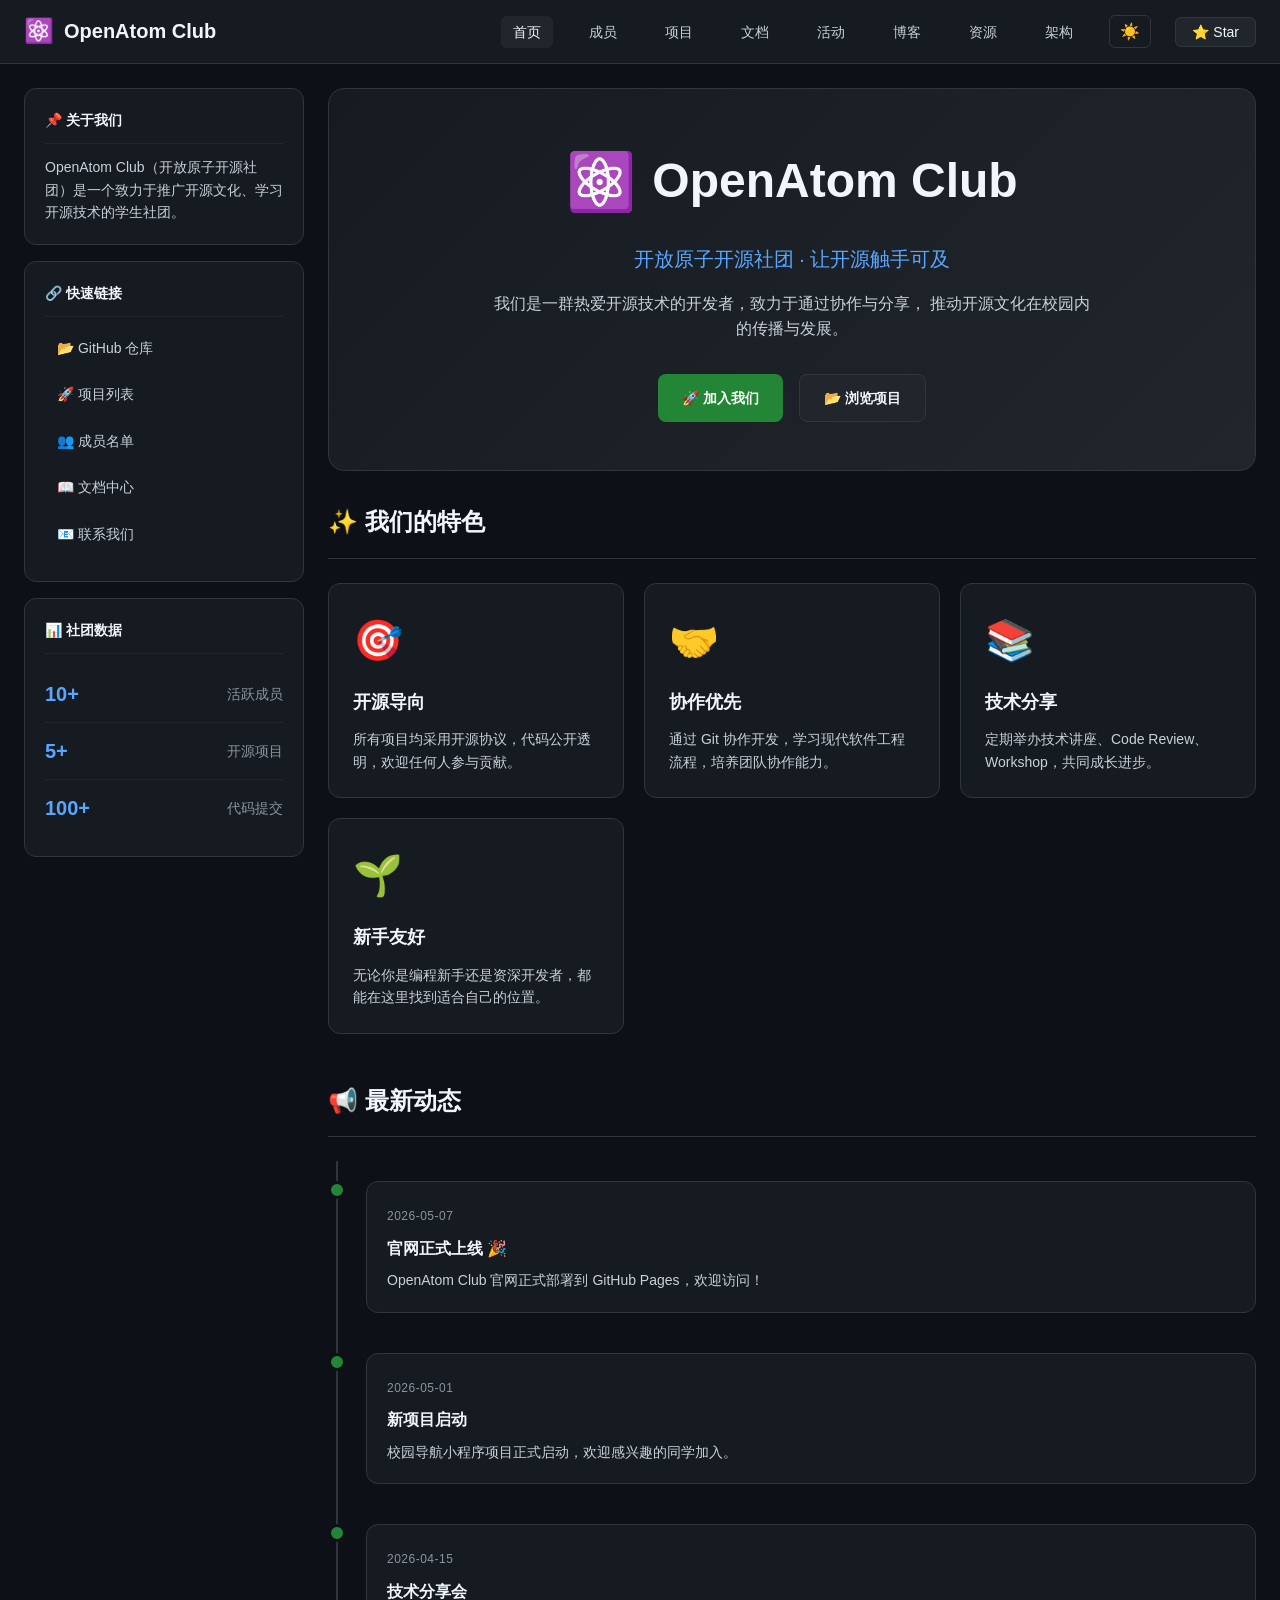
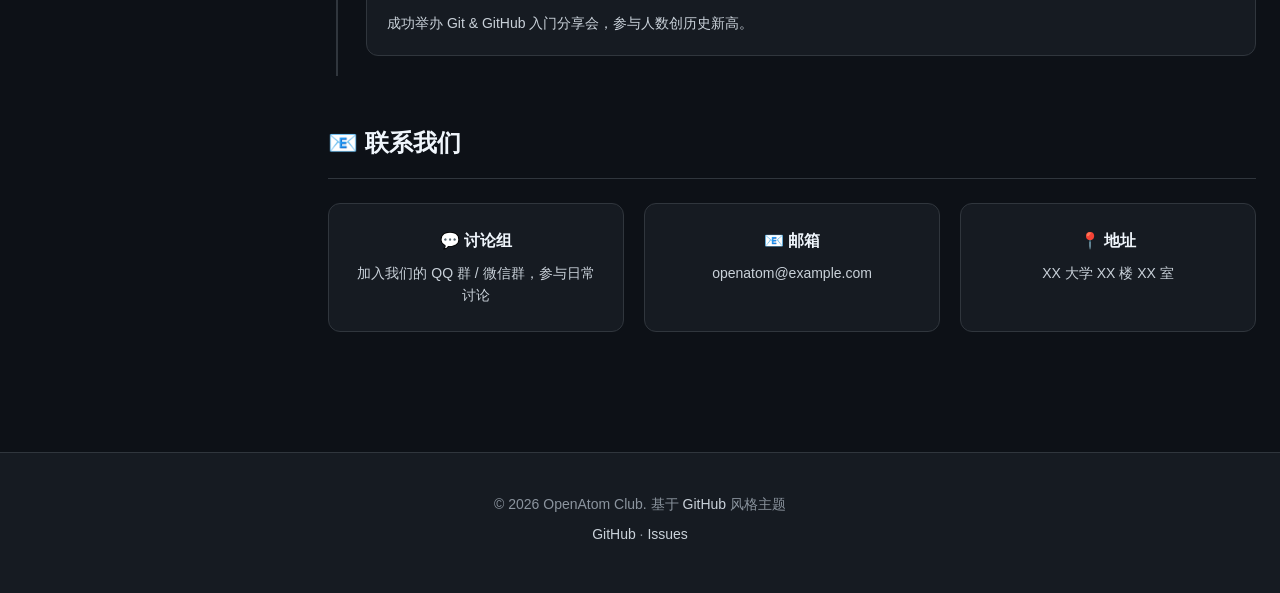
==== commit 52e6d19f: "feat: add architecture page + project/post detail pages + data-driven architecture New files: - arch" ====
--- a/index.html
+++ b/index.html
@@ -25,13 +25,15 @@
                 <li><a href="index.html" class="nav-link active">首页</a></li>
                 <li><a href="members.html" class="nav-link">成员</a></li>
                 <li><a href="projects.html" class="nav-link">项目</a></li>
-                <li><a href="docs/index.html" class="nav-link">文档</a></li>
+                <li><a href="../docs/index.html" class="nav-link">文档</a></li>
                 <li><a href="events.html" class="nav-link">活动</a></li>
                 <li><a href="blog.html" class="nav-link">博客</a></li>
                 <li><a href="resources.html" class="nav-link">资源</a></li>
+                <li><a href="architecture.html" class="nav-link">架构</a></li>
                 <li><button class="theme-toggle" onclick="toggleTheme()" title="切换主题">🌙</button></li>
                 <li><a href="https://github.com/Jwei673/openatom-club" target="_blank" class="nav-btn">⭐ Star</a></li>
-            </ul>
+                        </ul>
+
         </div>
     </nav>
 
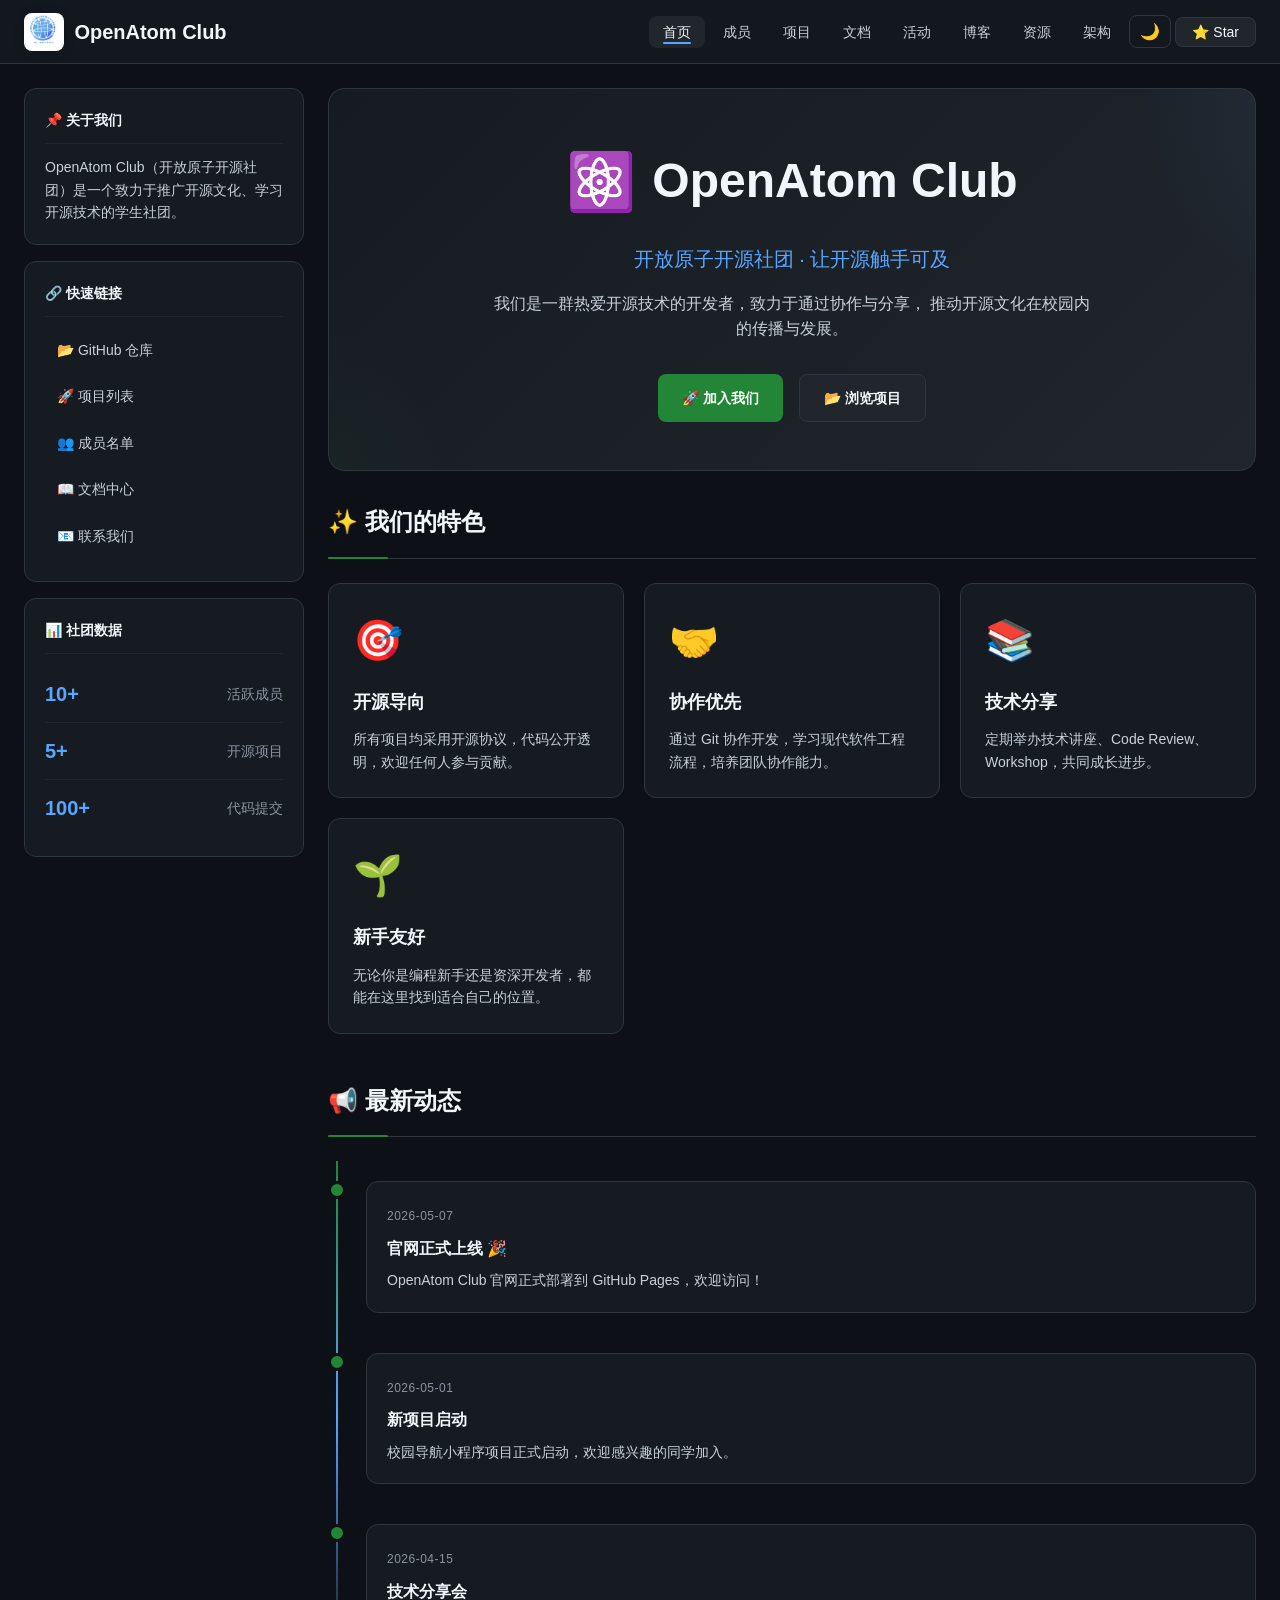
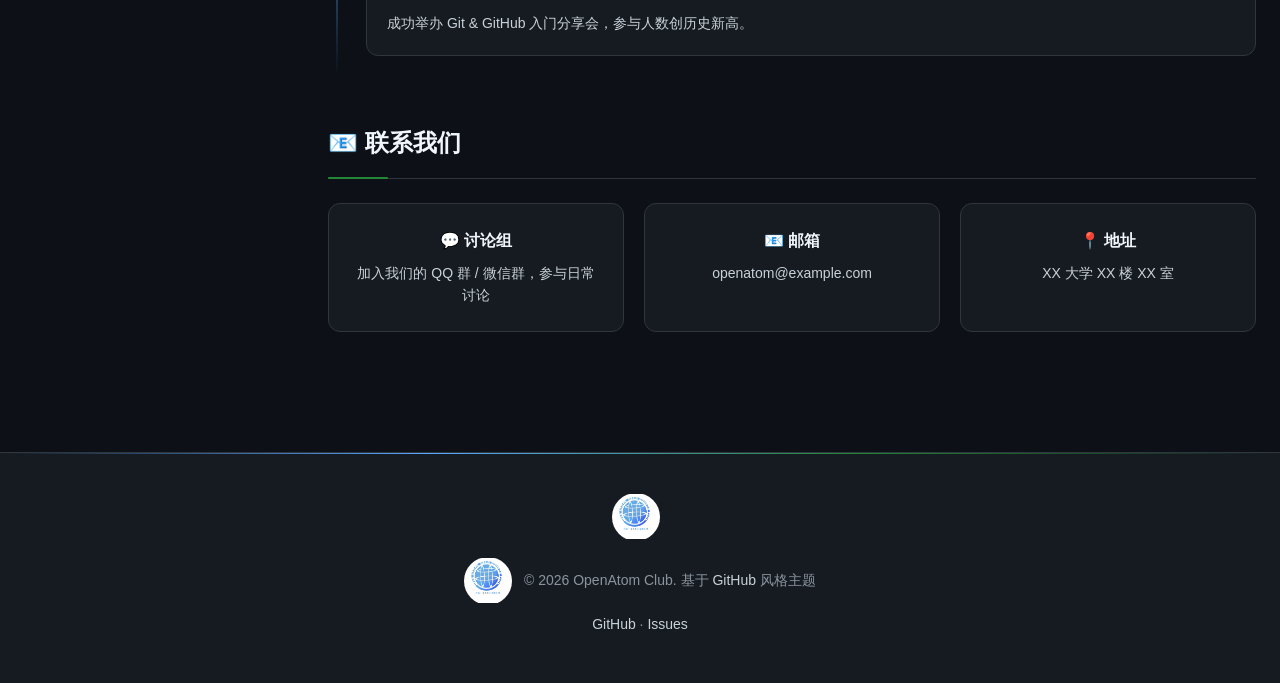
==== commit 7ec762f6: "feat: add club logo + comprehensive animation system Logo integration: - assets/logo.jpg: official O" ====
--- a/index.html
+++ b/index.html
@@ -16,7 +16,7 @@
         <div class="nav-container">
             <!-- 左侧：Logo + 社团名 -->
             <a href="index.html" class="nav-logo">
-                <span class="logo-icon">⚛️</span>
+                <img src="assets/logo.jpg" alt="OpenAtom Club" class="nav-logo-img">
                 <span class="logo-text">OpenAtom Club</span>
             </a>
 
@@ -87,11 +87,11 @@
                     OpenAtom Club
                 </h1>
                 <p class="hero-subtitle">开放原子开源社团 · 让开源触手可及</p>
-                <p class="hero-desc">
+                <p class="hero-desc animate-slide-up delay-3">
                     我们是一群热爱开源技术的开发者，致力于通过协作与分享，
                     推动开源文化在校园内的传播与发展。
                 </p>
-                <div class="hero-actions">
+                <div class="hero-actions animate-slide-up delay-4">
                     <a href="https://github.com/Jwei673/openatom-club" target="_blank"
                        class="btn btn-primary">🚀 加入我们</a>
                     <a href="projects.html" class="btn btn-secondary">📂 浏览项目</a>
@@ -100,24 +100,24 @@
 
             <!-- 特色介绍区域 -->
             <section class="features">
-                <h2 class="section-title">✨ 我们的特色</h2>
+                <h2 class="section-title animate-slide-left">✨ 我们的特色</h2>
                 <div class="feature-grid">
-                    <div class="feature-card">
+                    <div class="feature-card animate-slide-up delay-1">
                         <div class="feature-icon">🎯</div>
                         <h3>开源导向</h3>
                         <p>所有项目均采用开源协议，代码公开透明，欢迎任何人参与贡献。</p>
                     </div>
-                    <div class="feature-card">
+                    <div class="feature-card animate-slide-up delay-2">
                         <div class="feature-icon">🤝</div>
                         <h3>协作优先</h3>
                         <p>通过 Git 协作开发，学习现代软件工程流程，培养团队协作能力。</p>
                     </div>
-                    <div class="feature-card">
+                    <div class="feature-card animate-slide-up delay-3">
                         <div class="feature-icon">📚</div>
                         <h3>技术分享</h3>
                         <p>定期举办技术讲座、Code Review、Workshop，共同成长进步。</p>
                     </div>
-                    <div class="feature-card">
+                    <div class="feature-card animate-slide-up delay-4">
                         <div class="feature-icon">🌱</div>
                         <h3>新手友好</h3>
                         <p>无论你是编程新手还是资深开发者，都能在这里找到适合自己的位置。</p>
@@ -127,7 +127,7 @@
 
             <!-- 最新动态区域 -->
             <section class="updates">
-                <h2 class="section-title">📢 最新动态</h2>
+                <h2 class="section-title animate-slide-left">📢 最新动态</h2>
                 <div class="timeline">
                     <div class="timeline-item">
                         <div class="timeline-dot"></div>
@@ -158,7 +158,7 @@
 
             <!-- 联系方式区域 -->
             <section id="contact" class="contact">
-                <h2 class="section-title">📧 联系我们</h2>
+                <h2 class="section-title animate-slide-left">📧 联系我们</h2>
                 <div class="contact-grid">
                     <div class="contact-card">
                         <h4>💬 讨论组</h4>
@@ -179,8 +179,9 @@
 
     <!-- ========== 页脚 ========== -->
     <footer class="footer">
+        <div style="text-align:center;margin-bottom:16px;"><img src="assets/logo.jpg" alt="OpenAtom Club" class="footer-logo"></div>
         <div class="footer-content">
-            <p>&copy; 2026 OpenAtom Club. 基于 <a href="https://github.com" target="_blank">GitHub</a> 风格主题</p>
+            <p><img src="assets/logo.jpg" alt="OpenAtom Club" class="footer-logo"> &copy; 2026 OpenAtom Club. 基于 <a href="https://github.com" target="_blank">GitHub</a> 风格主题</p>
             <p>
                 <a href="https://github.com/Jwei673/openatom-club" target="_blank">GitHub</a> ·
                 <a href="https://github.com/Jwei673/openatom-club/issues" target="_blank">Issues</a>
--- a/style.css
+++ b/style.css
@@ -35,6 +35,10 @@
     --sidebar-width: 280px;
     --navbar-height: 64px;
     --content-max-width: 1280px;
+
+    /* 动画曲线 */
+    --ease-out-expo: cubic-bezier(0.16, 1, 0.3, 1);
+    --ease-out-back: cubic-bezier(0.34, 1.56, 0.64, 1);
 }
 
 /* ========== 基础重置 ========== */
@@ -44,12 +48,17 @@
     box-sizing: border-box;
 }
 
+html {
+    scroll-behavior: smooth;
+}
+
 body {
     font-family: -apple-system, BlinkMacSystemFont, 'Segoe UI', 'Noto Sans', Helvetica, Arial, sans-serif;
     background-color: var(--bg-primary);
     color: var(--text-primary);
     line-height: 1.6;
     min-height: 100vh;
+    overflow-x: hidden;
 }
 
 a {
@@ -63,16 +72,164 @@
     text-decoration: underline;
 }
 
-/* ========== 顶部导航栏 ========== */
+/* ========================================
+   🎬 全局动画系统
+   ======================================== */
+
+/* 页面整体淡入（防止白屏闪烁） */
+@keyframes pageFadeIn {
+    from { opacity: 0; }
+    to { opacity: 1; }
+}
+body {
+    animation: pageFadeIn 0.4s ease-out;
+}
+
+/* 元素入场动画 - 从下方滑入 */
+@keyframes slideUp {
+    from { opacity: 0; transform: translateY(24px); }
+    to { opacity: 1; transform: translateY(0); }
+}
+.animate-slide-up {
+    animation: slideUp 0.5s var(--ease-out-expo) both;
+}
+.delay-1 { animation-delay: 0.05s; }
+.delay-2 { animation-delay: 0.10s; }
+.delay-3 { animation-delay: 0.15s; }
+.delay-4 { animation-delay: 0.20s; }
+.delay-5 { animation-delay: 0.25s; }
+.delay-6 { animation-delay: 0.30s; }
+
+/* 元素入场动画 - 从左侧滑入 */
+@keyframes slideInLeft {
+    from { opacity: 0; transform: translateX(-24px); }
+    to { opacity: 1; transform: translateX(0); }
+}
+.animate-slide-left {
+    animation: slideInLeft 0.5s var(--ease-out-expo) both;
+}
+
+/* 元素入场动画 - 缩放弹入 */
+@keyframes scaleIn {
+    from { opacity: 0; transform: scale(0.92); }
+    to { opacity: 1; transform: scale(1); }
+}
+.animate-scale-in {
+    animation: scaleIn 0.5s var(--ease-out-back) both;
+}
+
+/* 脉冲发光（用于状态指示器） */
+@keyframes pulseGlow {
+    0%, 100% { box-shadow: 0 0 0 0 rgba(35,134,54,0.4); }
+    50% { box-shadow: 0 0 12px 4px rgba(35,134,54,0.15); }
+}
+.pulse-glow {
+    animation: pulseGlow 2s infinite;
+}
+
+/* 浮动动画（用于装饰元素） */
+@keyframes float {
+    0%, 100% { transform: translateY(0px); }
+    50% { transform: translateY(-8px); }
+}
+.animate-float {
+    animation: float 3s ease-in-out infinite;
+}
+
+/* 渐变背景流动 */
+@keyframes gradientFlow {
+    0% { background-position: 0% 50%; }
+    50% { background-position: 100% 50%; }
+    100% { background-position: 0% 50%; }
+}
+
+/* 打字机光标闪烁 */
+@keyframes blinkCursor {
+    0%, 100% { opacity: 1; }
+    50% { opacity: 0; }
+}
+
+/* 数字滚动计数器 */
+@keyframes countUp {
+    from { opacity: 0; transform: translateY(10px); }
+    to { opacity: 1; transform: translateY(0); }
+}
+
+/* 加载骨架屏闪烁 */
+@keyframes shimmer {
+    0% { background-position: -200% 0; }
+    100% { background-position: 200% 0; }
+}
+.skeleton {
+    background: linear-gradient(90deg, var(--bg-tertiary) 25%, var(--bg-hover) 50%, var(--bg-tertiary) 75%);
+    background-size: 200% 100%;
+    animation: shimmer 1.5s infinite;
+    border-radius: 6px;
+}
+
+/* ========================================
+   Logo 样式
+   ======================================== */
+.nav-logo-img {
+    height: 38px;
+    width: auto;
+    object-fit: contain;
+    border-radius: 8px;
+    transition: all 0.3s var(--ease-out-expo);
+    filter: drop-shadow(0 2px 4px rgba(0,0,0,0.3));
+}
+.nav-logo-img:hover {
+    transform: scale(1.08) rotate(-2deg);
+    filter: drop-shadow(0 4px 8px rgba(88,166,255,0.3));
+}
+
+/* Hero 区域大 Logo */
+.hero-logo {
+    width: 120px;
+    height: 120px;
+    border-radius: 50%;
+    object-fit: cover;
+    margin-bottom: 20px;
+    border: 3px solid rgba(88,166,255,0.3);
+    transition: all 0.5s var(--ease-out-expo);
+    animation: scaleIn 0.8s var(--ease-out-back) 0.2s both;
+}
+.hero-logo:hover {
+    transform: scale(1.08);
+    border-color: rgba(88,166,255,0.6);
+    box-shadow: 0 0 32px rgba(88,166,255,0.15);
+}
+
+/* 页脚 Logo */
+.footer-logo {
+    width: 48px;
+    height: 48px;
+    border-radius: 50%;
+    object-fit: contain;
+    vertical-align: middle;
+    margin-right: 8px;
+}
+
+/* ========================================
+   顶部导航栏
+   ======================================== */
 .navbar {
     position: fixed;
     top: 0;
     left: 0;
     right: 0;
     height: var(--navbar-height);
-    background-color: var(--bg-secondary);
+    background-color: rgba(22, 27, 34, 0.85);
+    backdrop-filter: blur(12px);
+    -webkit-backdrop-filter: blur(12px);
     border-bottom: 1px solid var(--border-primary);
     z-index: 1000;
+    transition: all 0.3s var(--ease-out-expo);
+}
+/* 滚动后导航栏变紧凑 */
+.navbar.scrolled {
+    background-color: rgba(13, 17, 23, 0.95);
+    box-shadow: 0 4px 20px rgba(0,0,0,0.3);
 }
 
 .nav-container {
@@ -106,7 +263,7 @@
 .nav-links {
     display: flex;
     align-items: center;
-    gap: 24px;
+    gap: 4px;
     list-style: none;
 }
 
@@ -114,17 +271,32 @@
     color: var(--text-secondary);
     font-size: 0.875rem;
     font-weight: 500;
-    padding: 8px 12px;
-    border-radius: 6px;
-    transition: all 0.2s;
-}
-
+    padding: 8px 14px;
+    border-radius: 8px;
+    transition: all 0.25s var(--ease-out-expo);
+    position: relative;
+}
+.nav-link::after {
+    content: '';
+    position: absolute;
+    bottom: 4px;
+    left: 50%;
+    width: 0;
+    height: 2px;
+    background: var(--accent-blue);
+    border-radius: 1px;
+    transition: all 0.25s var(--ease-out-expo);
+    transform: translateX(-50%);
+}
+.nav-link:hover::after,
+.nav-link.active::after {
+    width: calc(100% - 28px);
+}
 .nav-link:hover {
     color: var(--text-primary);
     background-color: var(--bg-hover);
     text-decoration: none;
 }
-
 .nav-link.active {
     color: var(--text-primary);
     background-color: var(--bg-tertiary);
@@ -134,20 +306,24 @@
     background-color: var(--bg-tertiary);
     color: var(--text-primary);
     padding: 6px 16px;
-    border-radius: 6px;
+    border-radius: 8px;
     font-size: 0.875rem;
     font-weight: 500;
     border: 1px solid var(--border-primary);
-    transition: all 0.2s;
-}
-
+    transition: all 0.25s var(--ease-out-expo);
+}
 .nav-btn:hover {
-    background-color: var(--bg-hover);
+    background-color: var(--accent-green);
+    border-color: var(--accent-green);
     text-decoration: none;
-    color: var(--text-primary);
-}
-
-/* ========== 主体布局 ========== */
+    color: white;
+    transform: translateY(-1px);
+    box-shadow: 0 4px 12px rgba(35,134,54,0.3);
+}
+
+/* ========================================
+   主体布局
+   ======================================== */
 .main-layout {
     display: flex;
     max-width: var(--content-max-width);
@@ -156,7 +332,9 @@
     gap: 24px;
 }
 
-/* ========== 左侧边栏 ========== */
+/* ========================================
+   左侧边栏
+   ======================================== */
 .sidebar {
     width: var(--sidebar-width);
     flex-shrink: 0;
@@ -171,6 +349,11 @@
     border-radius: 12px;
     padding: 20px;
     margin-bottom: 16px;
+    transition: all 0.3s var(--ease-out-expo);
+}
+.sidebar-card:hover {
+    border-color: rgba(88,166,255,0.2);
+    box-shadow: 0 4px 16px rgba(0,0,0,0.15);
 }
 
 .sidebar-card h3 {
@@ -193,22 +376,39 @@
 }
 
 .quick-links li {
-    margin-bottom: 8px;
+    margin-bottom: 4px;
 }
 
 .quick-links a {
     display: block;
-    padding: 8px 12px;
-    border-radius: 6px;
+    padding: 10px 12px;
+    border-radius: 8px;
     color: var(--text-secondary);
     font-size: 0.875rem;
-    transition: all 0.2s;
-}
-
+    transition: all 0.2s var(--ease-out-expo);
+    position: relative;
+    overflow: hidden;
+}
+.quick-links a::before {
+    content: '';
+    position: absolute;
+    left: 0;
+    top: 0;
+    height: 100%;
+    width: 3px;
+    background: var(--accent-blue);
+    border-radius: 0 2px 2px 0;
+    transform: scaleY(0);
+    transition: transform 0.2s var(--ease-out-expo);
+}
+.quick-links a:hover::before {
+    transform: scaleY(1);
+}
 .quick-links a:hover {
     background-color: var(--bg-tertiary);
     color: var(--text-primary);
     text-decoration: none;
+    padding-left: 18px;
 }
 
 .stats-card .stat-item {
@@ -217,8 +417,11 @@
     justify-content: space-between;
     padding: 12px 0;
     border-bottom: 1px solid var(--border-secondary);
-}
-
+    transition: all 0.2s;
+}
+.stats-card .stat-item:hover {
+    padding-left: 8px;
+}
 .stats-card .stat-item:last-child {
     border-bottom: none;
 }
@@ -227,6 +430,10 @@
     font-size: 1.25rem;
     font-weight: 700;
     color: var(--accent-blue);
+    transition: color 0.2s;
+}
+.stats-card .stat-item:hover .stat-number {
+    color: var(--accent-green);
 }
 
 .stat-label {
@@ -234,34 +441,74 @@
     color: var(--text-muted);
 }
 
-/* ========== 右侧主内容区 ========== */
+/* ========================================
+   右侧主内容区
+   ======================================== */
 .content {
     flex: 1;
     min-width: 0;
 }
 
-/* ========== Hero 区域 ========== */
+/* ========================================
+   Hero 区域
+   ======================================== */
 .hero {
-    background: linear-gradient(135deg, var(--bg-secondary) 0%, var(--bg-tertiary) 100%);
+    background: linear-gradient(135deg, var(--bg-secondary) 0%, var(--bg-tertiary) 50%, rgba(35,134,54,0.06) 100%);
+    background-size: 200% 200%;
+    animation: gradientFlow 8s ease infinite;
     border: 1px solid var(--border-primary);
     border-radius: 16px;
     padding: 48px;
     text-align: center;
     margin-bottom: 32px;
+    position: relative;
+    overflow: hidden;
+}
+/* Hero 装饰性背景粒子 */
+.hero::before {
+    content: '';
+    position: absolute;
+    top: -50%;
+    right: -30%;
+    width: 400px;
+    height: 400px;
+    background: radial-gradient(circle, rgba(88,166,255,0.08) 0%, transparent 70%);
+    border-radius: 50%;
+    pointer-events: none;
+    animation: float 6s ease-in-out infinite;
+}
+.hero::after {
+    content: '';
+    position: absolute;
+    bottom: -40%;
+    left: -20%;
+    width: 300px;
+    height: 300px;
+    background: radial-gradient(circle, rgba(35,134,54,0.06) 0%, transparent 70%);
+    border-radius: 50%;
+    pointer-events: none;
+    animation: float 5s ease-in-out infinite reverse;
 }
 
 .hero-title {
     font-size: 3rem;
-    font-weight: 700;
+    font-weight: 800;
     margin-bottom: 16px;
     display: flex;
     align-items: center;
     justify-content: center;
     gap: 16px;
+    position: relative;
+    z-index: 1;
 }
 
 .hero-icon {
     font-size: 3.5rem;
+    display: inline-block;
+    transition: transform 0.3s var(--ease-out-back);
+}
+.hero-icon:hover {
+    transform: scale(1.2) rotate(10deg);
 }
 
 .hero-subtitle {
@@ -269,6 +516,8 @@
     color: var(--accent-blue);
     font-weight: 500;
     margin-bottom: 16px;
+    position: relative;
+    z-index: 1;
 }
 
 .hero-desc {
@@ -276,6 +525,8 @@
     color: var(--text-secondary);
     max-width: 600px;
     margin: 0 auto 32px;
+    position: relative;
+    z-index: 1;
 }
 
 .hero-actions {
@@ -283,9 +534,13 @@
     gap: 16px;
     justify-content: center;
     flex-wrap: wrap;
-}
-
-/* ========== 按钮样式 ========== */
+    position: relative;
+    z-index: 1;
+}
+
+/* ========================================
+   按钮样式（增强版）
+   ======================================== */
 .btn {
     display: inline-flex;
     align-items: center;
@@ -294,20 +549,39 @@
     border-radius: 8px;
     font-size: 0.875rem;
     font-weight: 600;
-    transition: all 0.2s;
+    transition: all 0.25s var(--ease-out-expo);
     border: none;
     cursor: pointer;
+    position: relative;
+    overflow: hidden;
+}
+.btn::after {
+    content: '';
+    position: absolute;
+    top: 50%;
+    left: 50%;
+    width: 0;
+    height: 0;
+    background: rgba(255,255,255,0.15);
+    border-radius: 50%;
+    transform: translate(-50%, -50%);
+    transition: width 0.4s, height 0.4s;
+}
+.btn:active::after {
+    width: 300px;
+    height: 300px;
 }
 
 .btn-primary {
     background-color: var(--accent-green);
     color: white;
 }
-
 .btn-primary:hover {
     background-color: var(--accent-green-hover);
     text-decoration: none;
     color: white;
+    transform: translateY(-2px);
+    box-shadow: 0 6px 20px rgba(35,134,54,0.35);
 }
 
 .btn-secondary {
@@ -315,23 +589,39 @@
     color: var(--text-primary);
     border: 1px solid var(--border-primary);
 }
-
 .btn-secondary:hover {
     background-color: var(--bg-hover);
     text-decoration: none;
     color: var(--text-primary);
-}
-
-/* ========== 区域标题 ========== */
+    transform: translateY(-2px);
+    box-shadow: 0 4px 16px rgba(0,0,0,0.2);
+}
+
+/* ========================================
+   区域标题
+   ======================================== */
 .section-title {
     font-size: 1.5rem;
-    font-weight: 600;
+    font-weight: 700;
     margin-bottom: 24px;
     padding-bottom: 16px;
     border-bottom: 1px solid var(--border-primary);
-}
-
-/* ========== 特色卡片网格 ========== */
+    position: relative;
+}
+.section-title::after {
+    content: '';
+    position: absolute;
+    bottom: -1px;
+    left: 0;
+    width: 60px;
+    height: 2px;
+    background: var(--accent-green);
+    border-radius: 1px;
+}
+
+/* ========================================
+   特色卡片网格（增强动画）
+   ======================================== */
 .features {
     margin-bottom: 48px;
 }
@@ -347,17 +637,39 @@
     border: 1px solid var(--border-primary);
     border-radius: 12px;
     padding: 24px;
-    transition: all 0.2s;
-}
-
+    transition: all 0.35s var(--ease-out-expo);
+    position: relative;
+    overflow: hidden;
+}
+/* 卡片顶部装饰线 */
+.feature-card::before {
+    content: '';
+    position: absolute;
+    top: 0;
+    left: 0;
+    right: 0;
+    height: 3px;
+    background: linear-gradient(90deg, var(--accent-green), var(--accent-blue), var(--accent-purple));
+    opacity: 0;
+    transition: opacity 0.3s;
+}
+.feature-card:hover::before {
+    opacity: 1;
+}
 .feature-card:hover {
     border-color: var(--border-hover);
-    transform: translateY(-2px);
+    transform: translateY(-6px);
+    box-shadow: 0 12px 32px rgba(0,0,0,0.25);
 }
 
 .feature-icon {
     font-size: 2.5rem;
     margin-bottom: 16px;
+    display: inline-block;
+    transition: transform 0.3s var(--ease-out-back);
+}
+.feature-card:hover .feature-icon {
+    transform: scale(1.15) rotate(-5deg);
 }
 
 .feature-card h3 {
@@ -373,7 +685,9 @@
     line-height: 1.6;
 }
 
-/* ========== 时间线 ========== */
+/* ========================================
+   时间线（增强动画）
+   ======================================== */
 .updates {
     margin-bottom: 48px;
 }
@@ -389,7 +703,7 @@
     top: 0;
     bottom: 0;
     width: 2px;
-    background-color: var(--border-primary);
+    background: linear-gradient(to bottom, var(--accent-green), var(--accent-blue), transparent);
 }
 
 .timeline-item {
@@ -397,6 +711,13 @@
     gap: 20px;
     padding: 20px 0;
     position: relative;
+    transition: all 0.3s;
+}
+.timeline-item:hover {
+    transform: translateX(4px);
+}
+.timeline-item:hover .timeline-dot {
+    box-shadow: 0 0 0 4px rgba(35,134,54,0.2);
 }
 
 .timeline-dot {
@@ -408,6 +729,7 @@
     flex-shrink: 0;
     position: relative;
     z-index: 1;
+    transition: all 0.3s var(--ease-out-expo);
 }
 
 .timeline-content {
@@ -416,6 +738,11 @@
     border: 1px solid var(--border-primary);
     border-radius: 12px;
     padding: 20px;
+    transition: all 0.3s var(--ease-out-expo);
+}
+.timeline-item:hover .timeline-content {
+    border-color: rgba(88,166,255,0.3);
+    box-shadow: 0 4px 16px rgba(0,0,0,0.15);
 }
 
 .timeline-date {
@@ -438,7 +765,9 @@
     color: var(--text-secondary);
 }
 
-/* ========== 联系方式 ========== */
+/* ========================================
+   联系方式
+   ======================================== */
 .contact {
     margin-bottom: 48px;
 }
@@ -455,6 +784,12 @@
     border-radius: 12px;
     padding: 24px;
     text-align: center;
+    transition: all 0.3s var(--ease-out-expo);
+}
+.contact-card:hover {
+    transform: translateY(-4px) scale(1.02);
+    border-color: var(--accent-blue);
+    box-shadow: 0 8px 24px rgba(88,166,255,0.12);
 }
 
 .contact-card h4 {
@@ -469,12 +804,26 @@
     color: var(--text-secondary);
 }
 
-/* ========== 页脚 ========== */
+/* ========================================
+   页脚（增强）
+   ======================================== */
 .footer {
     background-color: var(--bg-secondary);
     border-top: 1px solid var(--border-primary);
     padding: 40px 24px;
     margin-top: 48px;
+    position: relative;
+    overflow: hidden;
+}
+/* 页脚顶部渐变线 */
+.footer::before {
+    content: '';
+    position: absolute;
+    top: 0;
+    left: 0;
+    right: 0;
+    height: 1px;
+    background: linear-gradient(90deg, transparent, var(--accent-blue), var(--accent-green), transparent);
 }
 
 .footer-content {
@@ -491,13 +840,15 @@
 
 .footer-content a {
     color: var(--text-secondary);
-}
-
+    transition: color 0.2s;
+}
 .footer-content a:hover {
     color: var(--accent-blue);
 }
 
-/* ========== 成员页面样式 ========== */
+/* ========================================
+   成员页面样式（增强动画）
+   ======================================== */
 .members-grid {
     display: grid;
     grid-template-columns: repeat(auto-fill, minmax(280px, 1fr));
@@ -512,11 +863,28 @@
     display: flex;
     align-items: center;
     gap: 16px;
-    transition: all 0.2s;
-}
-
+    transition: all 0.35s var(--ease-out-expo);
+    position: relative;
+    overflow: hidden;
+}
+.member-card::after {
+    content: '';
+    position: absolute;
+    top: 0;
+    left: 0;
+    width: 4px;
+    height: 100%;
+    background: linear-gradient(to bottom, var(--accent-blue), var(--accent-purple));
+    opacity: 0;
+    transition: opacity 0.3s;
+}
+.member-card:hover::after {
+    opacity: 1;
+}
 .member-card:hover {
     border-color: var(--accent-blue);
+    transform: translateX(4px);
+    box-shadow: 0 8px 24px rgba(0,0,0,0.2);
 }
 
 .member-avatar {
@@ -531,6 +899,10 @@
     font-weight: 700;
     color: white;
     flex-shrink: 0;
+    transition: transform 0.3s var(--ease-out-back);
+}
+.member-card:hover .member-avatar {
+    transform: scale(1.1) rotate(5deg);
 }
 
 .member-info h4 {
@@ -551,7 +923,9 @@
     color: var(--text-muted);
 }
 
-/* ========== 项目页面样式 ========== */
+/* ========================================
+   项目页面样式（增强动画）
+   ======================================== */
 .projects-list {
     display: flex;
     flex-direction: column;
@@ -563,11 +937,30 @@
     border: 1px solid var(--border-primary);
     border-radius: 12px;
     padding: 24px;
-    transition: all 0.2s;
-}
-
+    transition: all 0.35s var(--ease-out-expo);
+    cursor: pointer;
+    position: relative;
+    overflow: hidden;
+}
+.project-card::before {
+    content: '';
+    position: absolute;
+    top: 0;
+    left: 0;
+    right: 0;
+    height: 3px;
+    background: linear-gradient(90deg, var(--accent-green), var(--accent-blue));
+    transform: scaleX(0);
+    transform-origin: left;
+    transition: transform 0.35s var(--ease-out-expo);
+}
+.project-card:hover::before {
+    transform: scaleX(1);
+}
 .project-card:hover {
     border-color: var(--accent-blue);
+    transform: translateY(-3px);
+    box-shadow: 0 10px 28px rgba(0,0,0,0.2);
 }
 
 .project-header {
@@ -581,10 +974,10 @@
     font-size: 1.25rem;
     font-weight: 600;
     color: var(--accent-blue);
-}
-
-.project-title:hover {
-    text-decoration: underline;
+    transition: color 0.2s;
+}
+.project-card:hover .project-title {
+    color: var(--accent-blue-hover);
 }
 
 .project-stats {
@@ -598,6 +991,10 @@
     display: flex;
     align-items: center;
     gap: 4px;
+    transition: color 0.2s;
+}
+.project-card:hover .project-stat {
+    color: var(--text-secondary);
 }
 
 .project-desc {
@@ -619,9 +1016,49 @@
     border-radius: 20px;
     font-size: 0.75rem;
     font-weight: 500;
-}
-
-/* ========== 文档页面样式 ========== */
+    transition: all 0.2s;
+}
+.project-tag:hover {
+    background-color: rgba(88,166,255,0.15);
+}
+
+/* 项目进度条动画 */
+.project-progress-mini {
+    flex: 1;
+    height: 6px;
+    background: var(--bg-tertiary);
+    border-radius: 3px;
+    overflow: hidden;
+}
+.project-progress-fill-mini {
+    height: 100%;
+    background: linear-gradient(90deg, var(--accent-green), #3fb950);
+    border-radius: 3px;
+    transition: width 1s var(--ease-out-expo);
+}
+
+/* 状态徽章 */
+.status-badge {
+    display: inline-flex;
+    align-items: center;
+    gap: 4px;
+    padding: 3px 10px;
+    border-radius: 20px;
+    font-size: 0.75rem;
+    font-weight: 600;
+}
+.status-badge.active {
+    background: rgba(63,185,80,0.15);
+    color: #3fb950;
+}
+.status-badge.planning {
+    background: rgba(240,136,62,0.15);
+    color: var(--accent-orange);
+}
+
+/* ========================================
+   文档页面样式
+   ======================================== */
 .doc-content {
     background-color: var(--bg-secondary);
     border: 1px solid var(--border-primary);
@@ -691,7 +1128,9 @@
     color: var(--text-secondary);
 }
 
-/* ========== 响应式设计 ========== */
+/* ========================================
+   响应式设计
+   ======================================== */
 @media (max-width: 1024px) {
     .main-layout {
         flex-direction: column;
@@ -764,17 +1203,17 @@
 }
 
 /* ========================================
-   主题切换按钮
+   主题切换按钮（增强）
    ======================================== */
 .theme-toggle {
     background: none;
     border: 1px solid var(--border-primary);
-    border-radius: 6px;
+    border-radius: 8px;
     padding: 6px 10px;
     cursor: pointer;
     font-size: 1rem;
     color: var(--text-secondary);
-    transition: all 0.2s;
+    transition: all 0.3s var(--ease-out-expo);
     display: flex;
     align-items: center;
     justify-content: center;
@@ -782,10 +1221,11 @@
 .theme-toggle:hover {
     background: var(--bg-tertiary);
     color: var(--text-primary);
-}
-
-/* ========================================
-   回到顶部按钮
+    transform: rotate(15deg);
+}
+
+/* ========================================
+   回到顶部按钮（增强动画）
    ======================================== */
 .back-to-top {
     position: fixed;
@@ -803,7 +1243,7 @@
     cursor: pointer;
     opacity: 0;
     visibility: hidden;
-    transition: all 0.3s;
+    transition: all 0.35s var(--ease-out-expo);
     z-index: 999;
     box-shadow: 0 4px 12px rgba(0,0,0,0.3);
 }
@@ -814,16 +1254,18 @@
 .back-to-top:hover {
     background: var(--accent-green);
     border-color: var(--accent-green);
-    transform: translateY(-2px);
-}
-
-/* ========================================
-   全站搜索弹窗（Ctrl+K）
+    transform: translateY(-4px) scale(1.1);
+    box-shadow: 0 8px 24px rgba(35,134,54,0.4);
+}
+
+/* ========================================
+   全站搜索弹窗 Ctrl+K（增强动画）
    ======================================== */
 .search-overlay {
     position: fixed;
     top: 0; left: 0; right: 0; bottom: 0;
     background: rgba(0,0,0,0.6);
+    backdrop-filter: blur(4px);
     display: flex;
     align-items: flex-start;
     justify-content: center;
@@ -831,7 +1273,7 @@
     z-index: 10000;
     opacity: 0;
     visibility: hidden;
-    transition: all 0.2s;
+    transition: all 0.25s var(--ease-out-expo);
 }
 .search-overlay.active {
     opacity: 1;
@@ -840,11 +1282,16 @@
 .search-modal {
     background: var(--bg-secondary);
     border: 1px solid var(--border-primary);
-    border-radius: 12px;
+    border-radius: 14px;
     width: 560px;
     max-width: 90vw;
     overflow: hidden;
-    box-shadow: 0 16px 48px rgba(0,0,0,0.4);
+    box-shadow: 0 20px 60px rgba(0,0,0,0.5);
+    transform: scale(0.96) translateY(-10px);
+    transition: all 0.3s var(--ease-out-back);
+}
+.search-overlay.active .search-modal {
+    transform: scale(1) translateY(0);
 }
 .search-modal-input {
     width: 100%;
@@ -855,6 +1302,10 @@
     color: var(--text-primary);
     font-size: 1rem;
     outline: none;
+    transition: border-color 0.2s;
+}
+.search-modal-input:focus {
+    border-bottom-color: var(--accent-blue);
 }
 .search-modal-input::placeholder {
     color: var(--text-muted);
@@ -866,18 +1317,24 @@
 .search-result-item {
     padding: 12px 20px;
     cursor: pointer;
-    transition: background 0.15s;
+    transition: all 0.15s;
     display: flex;
     align-items: center;
     gap: 12px;
+    border-left: 3px solid transparent;
 }
 .search-result-item:hover,
 .search-result-item.selected {
     background: var(--bg-tertiary);
+    border-left-color: var(--accent-blue);
 }
 .search-result-icon {
     font-size: 1.2rem;
     flex-shrink: 0;
+    transition: transform 0.2s;
+}
+.search-result-item:hover .search-result-icon {
+    transform: scale(1.2);
 }
 .search-result-info h4 {
     font-size: 0.875rem;
@@ -913,7 +1370,152 @@
 }
 
 /* ========================================
-   资源页面专用样式
+   博客卡片样式（增强动画）
+   ======================================== */
+.blog-grid {
+    display: grid;
+    grid-template-columns: repeat(auto-fill, minmax(340px, 1fr));
+    gap: 20px;
+}
+
+.blog-card {
+    background: var(--bg-secondary);
+    border: 1px solid var(--border-primary);
+    border-radius: 12px;
+    overflow: hidden;
+    transition: all 0.35s var(--ease-out-expo);
+    cursor: pointer;
+}
+.blog-card:hover {
+    transform: translateY(-6px);
+    box-shadow: 0 12px 36px rgba(0,0,0,0.25);
+    border-color: var(--accent-blue);
+}
+
+.blog-card-cover {
+    font-size: 3rem;
+    text-align: center;
+    padding: 28px 20px 16px;
+    background: linear-gradient(135deg, var(--bg-tertiary) 0%, var(--bg-secondary) 100%);
+    transition: transform 0.4s var(--ease-out-expo);
+}
+.blog-card:hover .blog-card-cover {
+    transform: scale(1.03);
+}
+
+.blog-card-body {
+    padding: 16px 20px 20px;
+}
+
+.blog-card-meta {
+    display: flex;
+    gap: 12px;
+    flex-wrap: wrap;
+    margin-bottom: 10px;
+    font-size: 0.75rem;
+    color: var(--text-muted);
+}
+
+.blog-card-title {
+    font-size: 1rem;
+    font-weight: 700;
+    line-height: 1.4;
+    margin-bottom: 8px;
+    color: var(--text-primary);
+    transition: color 0.2s;
+}
+.blog-card:hover .blog-card-title {
+    color: var(--accent-blue);
+}
+
+.blog-card-excerpt {
+    font-size: 0.8125rem;
+    color: var(--text-muted);
+    line-height: 1.6;
+    margin-bottom: 12px;
+    display: -webkit-box;
+    -webkit-line-clamp: 2;
+    -webkit-box-orient: vertical;
+    overflow: hidden;
+}
+
+.blog-card-footer {
+    display: flex;
+    align-items: center;
+    justify-content: space-between;
+    padding-top: 12px;
+    border-top: 1px solid var(--border-secondary);
+}
+
+.blog-card-author {
+    font-size: 0.8rem;
+    color: var(--text-secondary);
+}
+
+.blog-read-btn {
+    font-size: 0.78rem !important;
+    padding: 4px 14px !important;
+}
+
+/* 分类筛选栏 */
+.filter-bar {
+    display: flex;
+    gap: 8px;
+    flex-wrap: wrap;
+    margin-bottom: 20px;
+}
+
+.filter-btn {
+    padding: 6px 16px;
+    border-radius: 20px;
+    font-size: 0.8rem;
+    font-weight: 500;
+    background: var(--bg-tertiary);
+    color: var(--text-secondary);
+    border: 1px solid var(--border-primary);
+    cursor: pointer;
+    transition: all 0.2s var(--ease-out-expo);
+}
+.filter-btn:hover {
+    border-color: var(--accent-blue);
+    color: var(--accent-blue);
+}
+.filter-btn.active {
+    background: var(--accent-green);
+    color: white;
+    border-color: var(--accent-green);
+}
+
+/* 分页 */
+.pagination {
+    display: flex;
+    justify-content: center;
+    gap: 8px;
+    margin-top: 24px;
+}
+.page-btn {
+    padding: 8px 16px;
+    border-radius: 8px;
+    font-size: 0.8rem;
+    font-weight: 500;
+    background: var(--bg-tertiary);
+    color: var(--text-secondary);
+    border: 1px solid var(--border-primary);
+    cursor: pointer;
+    transition: all 0.2s;
+}
+.page-btn:hover {
+    border-color: var(--accent-blue);
+    color: var(--accent-blue);
+}
+.page-btn.active {
+    background: var(--accent-green);
+    color: white;
+    border-color: var(--accent-green);
+}
+
+/* ========================================
+   资源页面专用样式（增强动画）
    ======================================== */
 .resource-grid {
     display: grid;
@@ -926,11 +1528,28 @@
     border: 1px solid var(--border-primary);
     border-radius: 12px;
     padding: 24px;
-    transition: all 0.2s;
+    transition: all 0.35s var(--ease-out-expo);
+    position: relative;
+    overflow: hidden;
+}
+.resource-card::before {
+    content: '';
+    position: absolute;
+    top: 0;
+    left: 0;
+    width: 100%;
+    height: 3px;
+    background: linear-gradient(90deg, var(--accent-blue), var(--accent-purple));
+    opacity: 0;
+    transition: opacity 0.3s;
+}
+.resource-card:hover::before {
+    opacity: 1;
 }
 .resource-card:hover {
     border-color: var(--accent-blue);
-    transform: translateY(-2px);
+    transform: translateY(-4px);
+    box-shadow: 0 8px 24px rgba(0,0,0,0.2);
 }
 .resource-card-header {
     display: flex;
@@ -940,6 +1559,10 @@
 }
 .resource-icon {
     font-size: 2rem;
+    transition: transform 0.3s var(--ease-out-back);
+}
+.resource-card:hover .resource-icon {
+    transform: scale(1.15) rotate(-5deg);
 }
 .resource-card h3 {
     font-size: 1rem;
@@ -956,6 +1579,10 @@
     display: flex;
     align-items: center;
     gap: 8px;
+    transition: padding-left 0.2s;
+}
+.resource-list li:hover {
+    padding-left: 8px;
 }
 .resource-list li:last-child {
     border-bottom: none;
@@ -973,6 +1600,13 @@
     gap: 12px;
     padding: 12px 0;
     border-bottom: 1px solid var(--border-secondary);
+    transition: background 0.2s;
+}
+.book-item:hover {
+    background: var(--bg-tertiary);
+    border-radius: 8px;
+    padding-left: 8px;
+    padding-right: 8px;
 }
 .book-item:last-child {
     border-bottom: none;
@@ -987,6 +1621,10 @@
     justify-content: center;
     font-size: 1.5rem;
     flex-shrink: 0;
+    transition: transform 0.3s var(--ease-out-back);
+}
+.book-item:hover .book-cover {
+    transform: scale(1.1) rotate(3deg);
 }
 .book-info h4 {
     font-size: 0.875rem;
@@ -1007,3 +1645,67 @@
     color: #3fb950;
     margin-top: 4px;
 }
+
+/* ========================================
+   Tag 标签通用样式
+   ======================================== */
+.tag {
+    display: inline-block;
+    padding: 3px 10px;
+    border-radius: 20px;
+    font-size: 0.72rem;
+    font-weight: 600;
+    background: rgba(88,166,255,0.1);
+    color: var(--accent-blue);
+    border: 1px solid rgba(88,166,255,0.15);
+    transition: all 0.2s;
+}
+.tag:hover {
+    background: rgba(88,166,255,0.2);
+    transform: scale(1.05);
+}
+
+/* ========================================
+   滚动条美化
+   ======================================== */
+::-webkit-scrollbar {
+    width: 8px;
+    height: 8px;
+}
+::-webkit-scrollbar-track {
+    background: var(--bg-primary);
+}
+::-webkit-scrollbar-thumb {
+    background: var(--border-primary);
+    border-radius: 4px;
+}
+::-webkit-scrollbar-thumb:hover {
+    background: var(--text-muted);
+}
+
+/* ========================================
+   选中文字样式
+   ======================================== */
+::selection {
+    background: rgba(88,166,255,0.3);
+    color: var(--text-primary);
+}
+
+/* ========================================
+   Focus 可见性（无障碍）
+   ======================================== */
+*:focus-visible {
+    outline: 2px solid var(--accent-blue);
+    outline-offset: 2px;
+}
+
+/* ========================================
+   图片懒加载过渡
+   ======================================== */
+img[loading="lazy"] {
+    opacity: 0;
+    transition: opacity 0.4s;
+}
+img[loading="lazy"].loaded {
+    opacity: 1;
+}
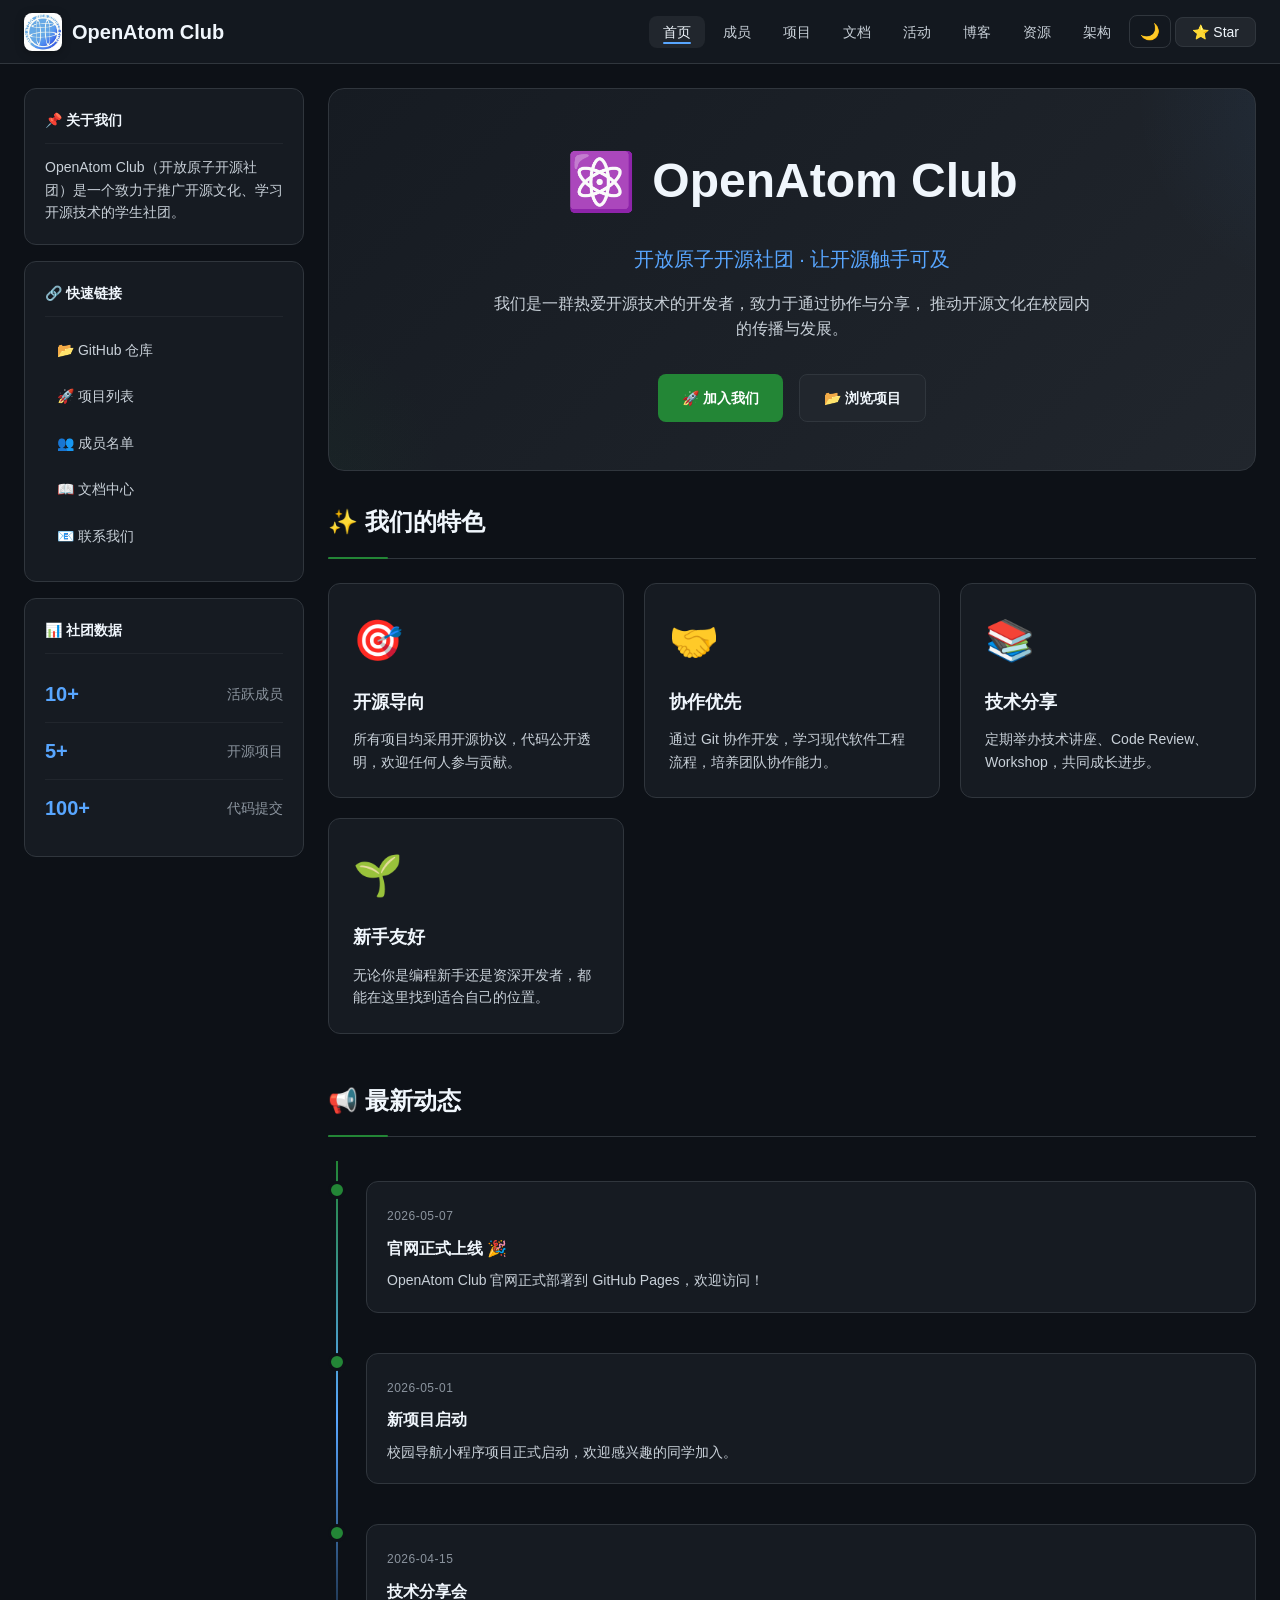
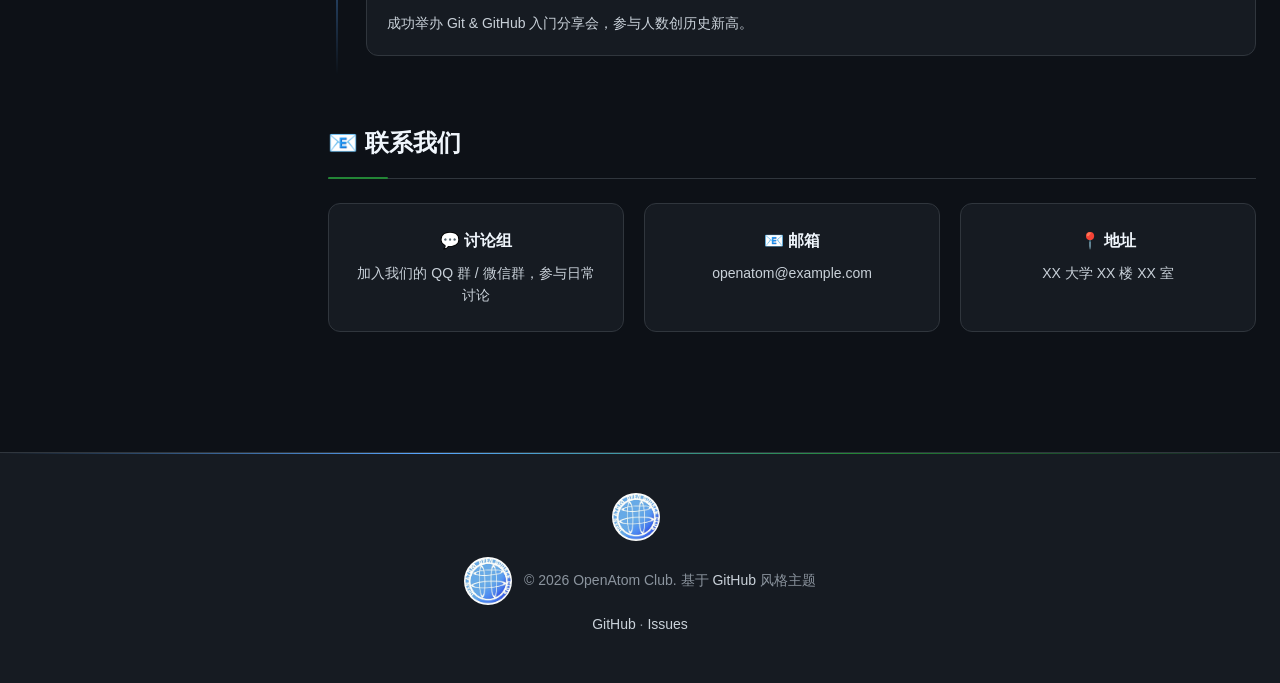
==== commit 34d79c7c: "fix: correct docs nav links (remove extra ../) + cache-bust logo Root cause of 404: all root-level p" ====
--- a/index.html
+++ b/index.html
@@ -1,4 +1,4 @@
-<!DOCTYPE html>
+﻿<!DOCTYPE html>
 <html lang="zh-CN">
 <head>
     <meta charset="UTF-8">
@@ -16,7 +16,7 @@
         <div class="nav-container">
             <!-- 左侧：Logo + 社团名 -->
             <a href="index.html" class="nav-logo">
-                <img src="assets/logo.jpg" alt="OpenAtom Club" class="nav-logo-img">
+                <img src="assets/logo.jpg?v=2" alt="OpenAtom Club" class="nav-logo-img">
                 <span class="logo-text">OpenAtom Club</span>
             </a>
 
@@ -25,7 +25,7 @@
                 <li><a href="index.html" class="nav-link active">首页</a></li>
                 <li><a href="members.html" class="nav-link">成员</a></li>
                 <li><a href="projects.html" class="nav-link">项目</a></li>
-                <li><a href="../docs/index.html" class="nav-link">文档</a></li>
+                <li><a href="docs/index.html" class="nav-link">文档</a></li>
                 <li><a href="events.html" class="nav-link">活动</a></li>
                 <li><a href="blog.html" class="nav-link">博客</a></li>
                 <li><a href="resources.html" class="nav-link">资源</a></li>
@@ -179,9 +179,9 @@
 
     <!-- ========== 页脚 ========== -->
     <footer class="footer">
-        <div style="text-align:center;margin-bottom:16px;"><img src="assets/logo.jpg" alt="OpenAtom Club" class="footer-logo"></div>
+        <div style="text-align:center;margin-bottom:16px;"><img src="assets/logo.jpg?v=2" alt="OpenAtom Club" class="footer-logo"></div>
         <div class="footer-content">
-            <p><img src="assets/logo.jpg" alt="OpenAtom Club" class="footer-logo"> &copy; 2026 OpenAtom Club. 基于 <a href="https://github.com" target="_blank">GitHub</a> 风格主题</p>
+            <p><img src="assets/logo.jpg?v=2" alt="OpenAtom Club" class="footer-logo"> &copy; 2026 OpenAtom Club. 基于 <a href="https://github.com" target="_blank">GitHub</a> 风格主题</p>
             <p>
                 <a href="https://github.com/Jwei673/openatom-club" target="_blank">GitHub</a> ·
                 <a href="https://github.com/Jwei673/openatom-club/issues" target="_blank">Issues</a>
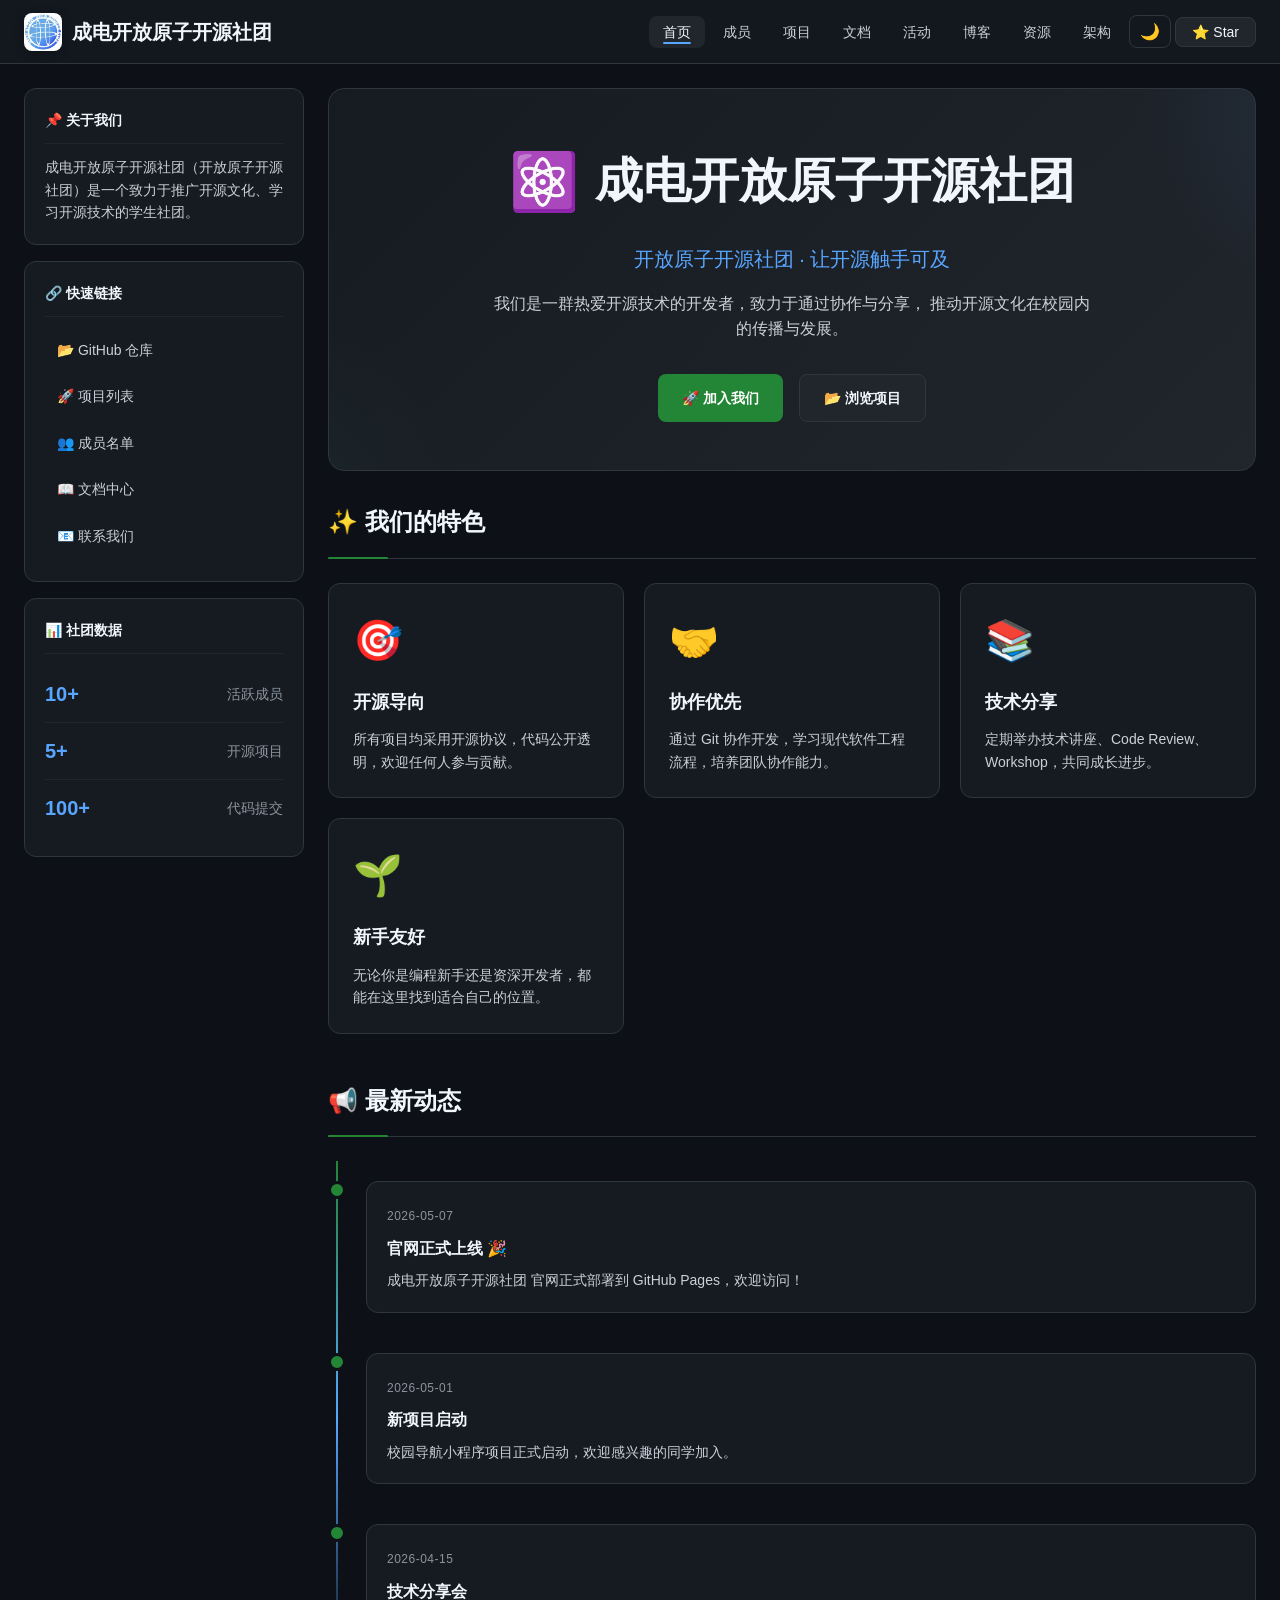
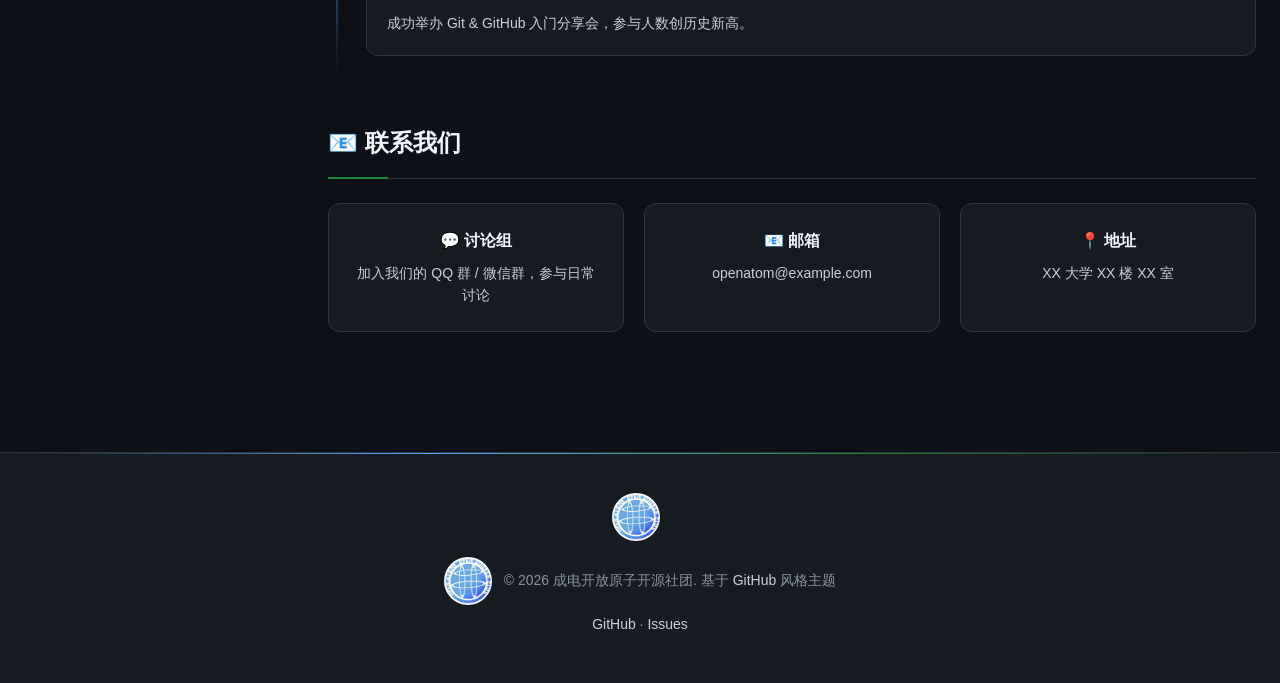
==== commit 266857f4: "feat: rename club name to 成电开放原子开源社团 (77 replacements across 14 files)" ====
--- a/index.html
+++ b/index.html
@@ -3,7 +3,7 @@
 <head>
     <meta charset="UTF-8">
     <meta name="viewport" content="width=device-width, initial-scale=1.0">
-    <title>OpenAtom Club - 开放原子开源社团</title>
+    <title>成电开放原子开源社团 - 开放原子开源社团</title>
     <link rel="stylesheet" href="style.css">
     <!-- 引入 GitHub 风格字体 -->
     <link rel="preconnect" href="https://fonts.googleapis.com">
@@ -16,8 +16,8 @@
         <div class="nav-container">
             <!-- 左侧：Logo + 社团名 -->
             <a href="index.html" class="nav-logo">
-                <img src="assets/logo.jpg?v=2" alt="OpenAtom Club" class="nav-logo-img">
-                <span class="logo-text">OpenAtom Club</span>
+                <img src="assets/logo.jpg?v=2" alt="成电开放原子开源社团" class="nav-logo-img">
+                <span class="logo-text">成电开放原子开源社团</span>
             </a>
 
             <!-- 右侧：导航链接 -->
@@ -45,7 +45,7 @@
             <!-- 社团信息卡片 -->
             <div class="sidebar-card">
                 <h3>📌 关于我们</h3>
-                <p>OpenAtom Club（开放原子开源社团）是一个致力于推广开源文化、学习开源技术的学生社团。</p>
+                <p>成电开放原子开源社团（开放原子开源社团）是一个致力于推广开源文化、学习开源技术的学生社团。</p>
             </div>
 
             <!-- 快速链接 -->
@@ -84,7 +84,7 @@
             <section class="hero">
                 <h1 class="hero-title">
                     <span class="hero-icon">⚛️</span>
-                    OpenAtom Club
+                    成电开放原子开源社团
                 </h1>
                 <p class="hero-subtitle">开放原子开源社团 · 让开源触手可及</p>
                 <p class="hero-desc animate-slide-up delay-3">
@@ -134,7 +134,7 @@
                         <div class="timeline-content">
                             <span class="timeline-date">2026-05-07</span>
                             <h4>官网正式上线 🎉</h4>
-                            <p>OpenAtom Club 官网正式部署到 GitHub Pages，欢迎访问！</p>
+                            <p>成电开放原子开源社团 官网正式部署到 GitHub Pages，欢迎访问！</p>
                         </div>
                     </div>
                     <div class="timeline-item">
@@ -179,9 +179,9 @@
 
     <!-- ========== 页脚 ========== -->
     <footer class="footer">
-        <div style="text-align:center;margin-bottom:16px;"><img src="assets/logo.jpg?v=2" alt="OpenAtom Club" class="footer-logo"></div>
+        <div style="text-align:center;margin-bottom:16px;"><img src="assets/logo.jpg?v=2" alt="成电开放原子开源社团" class="footer-logo"></div>
         <div class="footer-content">
-            <p><img src="assets/logo.jpg?v=2" alt="OpenAtom Club" class="footer-logo"> &copy; 2026 OpenAtom Club. 基于 <a href="https://github.com" target="_blank">GitHub</a> 风格主题</p>
+            <p><img src="assets/logo.jpg?v=2" alt="成电开放原子开源社团" class="footer-logo"> &copy; 2026 成电开放原子开源社团. 基于 <a href="https://github.com" target="_blank">GitHub</a> 风格主题</p>
             <p>
                 <a href="https://github.com/Jwei673/openatom-club" target="_blank">GitHub</a> ·
                 <a href="https://github.com/Jwei673/openatom-club/issues" target="_blank">Issues</a>
@@ -214,7 +214,7 @@
     <script>
     (function(){
         var searchData = [
-            {title:"首页",desc:"OpenAtom Club 官方网站首页",icon:"🏠",url:"index.html"},
+            {title:"首页",desc:"成电开放原子开源社团 官方网站首页",icon:"🏠",url:"index.html"},
             {title:"成员",desc:"社团核心成员与活跃成员列表",icon:"👥",url:"members.html"},
             {title:"项目",desc:"社团正在开发的项目展示",icon:"🚀",url:"projects.html"},
             {title:"文档",desc:"社团介绍、Git 教程、常见问题",icon:"📄",url:"docs/index.html"},
--- a/style.css
+++ b/style.css
@@ -1,5 +1,5 @@
-/* ========================================
-   OpenAtom Club - GitHub Dark Theme
+﻿/* ========================================
+   成电开放原子开源社团 - GitHub Dark Theme
    颜色参考 GitHub 深色模式
    ======================================== */
 
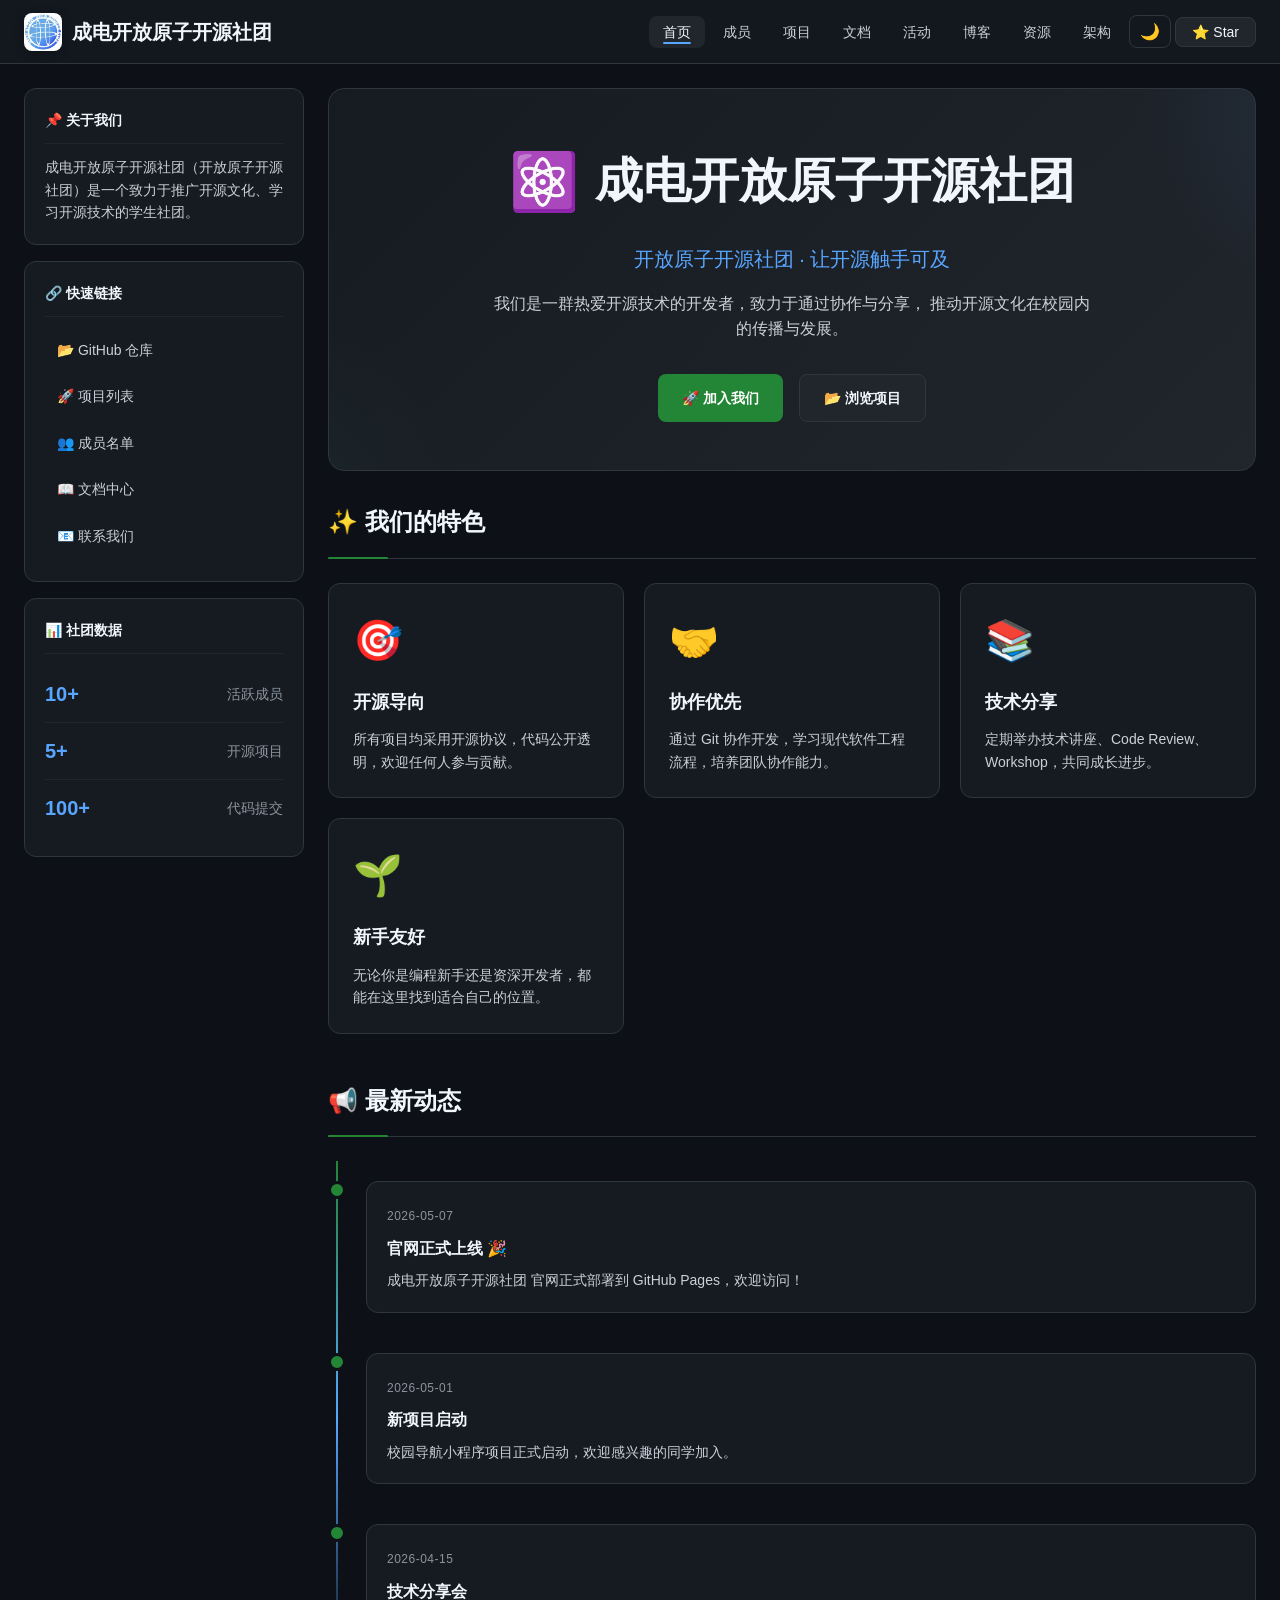
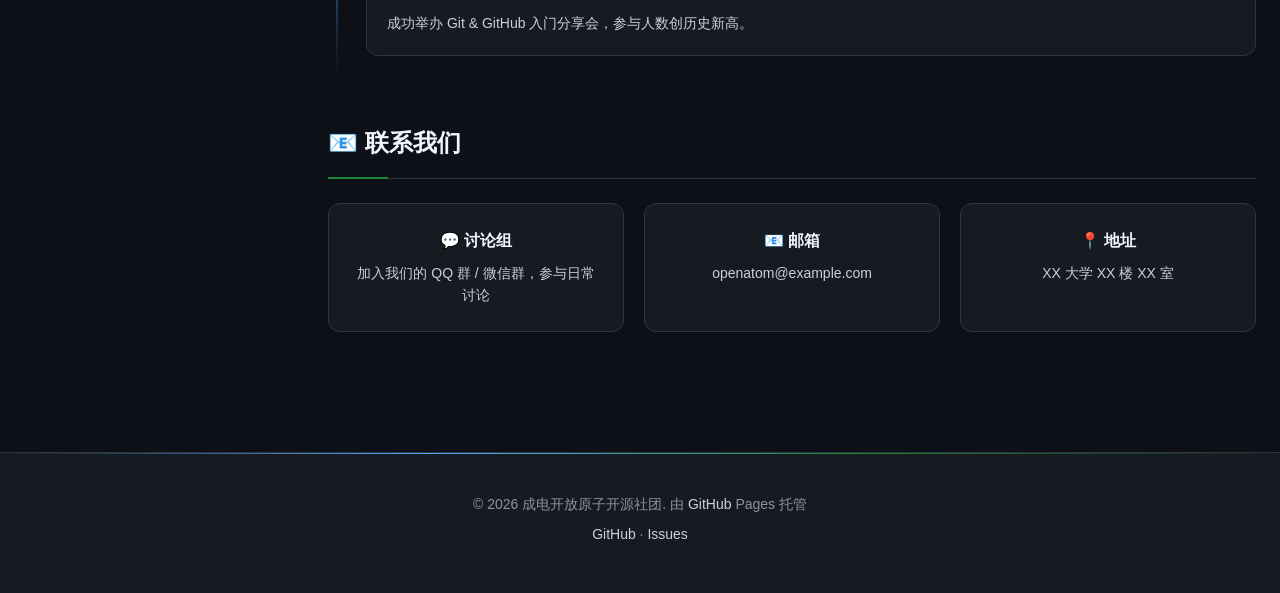
==== commit 743c7c3b: "fix: remove duplicate footer logo and '基于 GitHub 风格主题' text" ====
--- a/index.html
+++ b/index.html
@@ -179,9 +179,8 @@
 
     <!-- ========== 页脚 ========== -->
     <footer class="footer">
-        <div style="text-align:center;margin-bottom:16px;"><img src="assets/logo.jpg?v=2" alt="成电开放原子开源社团" class="footer-logo"></div>
         <div class="footer-content">
-            <p><img src="assets/logo.jpg?v=2" alt="成电开放原子开源社团" class="footer-logo"> &copy; 2026 成电开放原子开源社团. 基于 <a href="https://github.com" target="_blank">GitHub</a> 风格主题</p>
+            <p>&copy; 2026 成电开放原子开源社团. 由 <a href="https://github.com" target="_blank">GitHub</a> Pages 托管</p>
             <p>
                 <a href="https://github.com/Jwei673/openatom-club" target="_blank">GitHub</a> ·
                 <a href="https://github.com/Jwei673/openatom-club/issues" target="_blank">Issues</a>
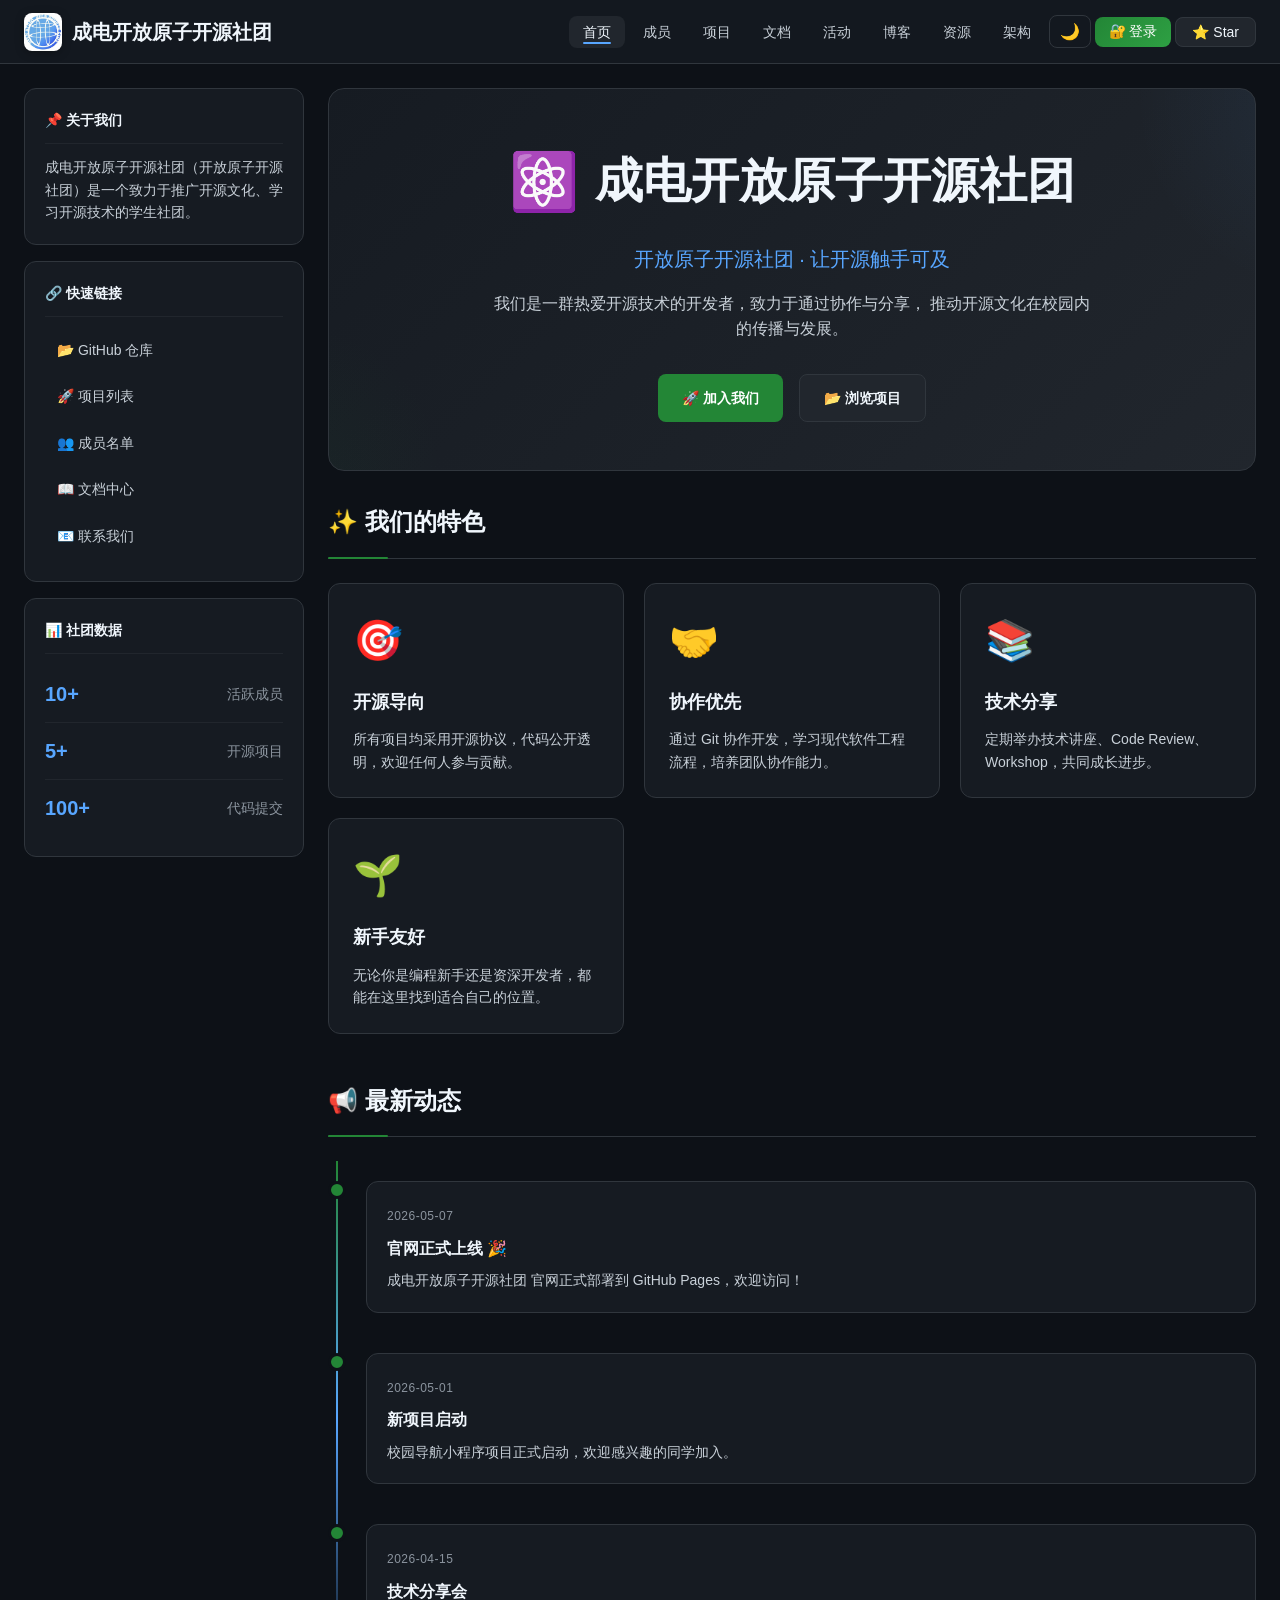
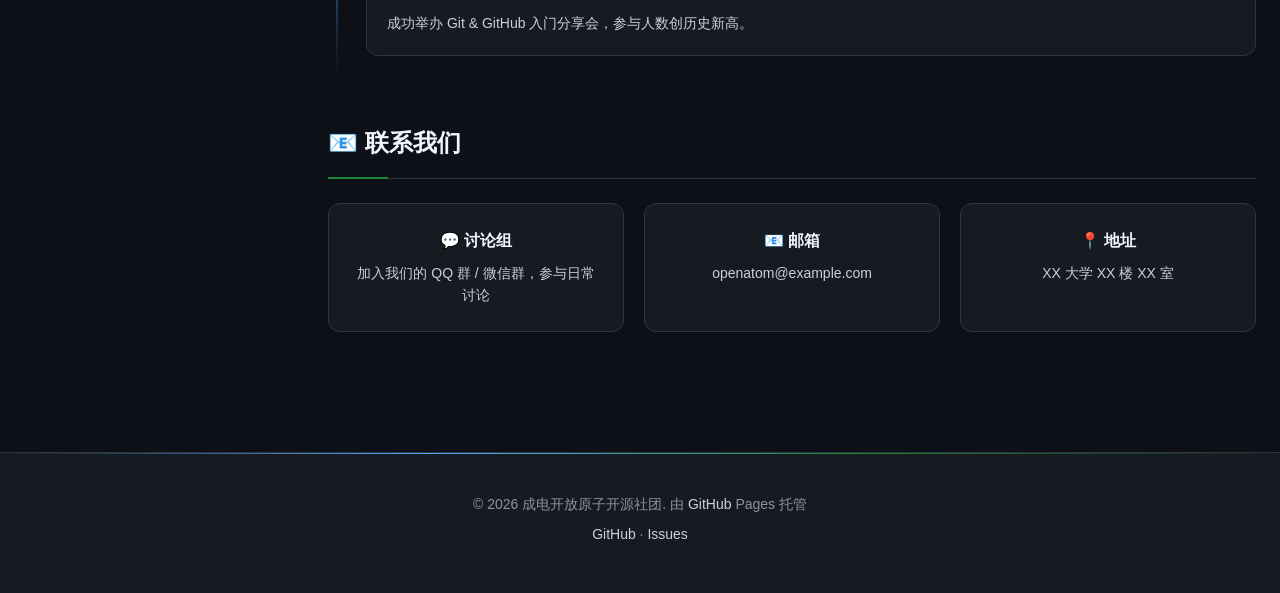
==== commit c1feeefa: "feat: add login modal UI (fake login, no backend) - Add login button in navbar (all 10 pages) - Add " ====
--- a/index.html
+++ b/index.html
@@ -31,6 +31,7 @@
                 <li><a href="resources.html" class="nav-link">资源</a></li>
                 <li><a href="architecture.html" class="nav-link">架构</a></li>
                 <li><button class="theme-toggle" onclick="toggleTheme()" title="切换主题">🌙</button></li>
+                <li><button class="login-trigger-btn" onclick="openLoginModal()" title="登录/注册">🔐 登录</button></li>
                 <li><a href="https://github.com/Jwei673/openatom-club" target="_blank" class="nav-btn">⭐ Star</a></li>
                         </ul>
 
@@ -268,5 +269,91 @@
     })();
     </script>
 
+    <!-- ========== 登录弹窗 ========== -->
+    <div class="login-overlay" id="loginOverlay" onclick="closeLoginModal()"></div>
+    <div class="login-modal" id="loginModal">
+        <!-- 弹窗头部 -->
+        <div class="login-modal-header">
+            <h2 class="login-modal-title">🔐 <span>登录账号</span></h2>
+            <button class="login-close-btn" onclick="closeLoginModal()" title="关闭">×</button>
+        </div>
+
+        <!-- Tab 切换 -->
+        <div class="login-tabs">
+            <button class="login-tab active" data-tab="login" onclick="switchLoginTab('login')">登录</button>
+            <button class="login-tab" data-tab="register" onclick="switchLoginTab('register')">注册</button>
+        </div>
+
+        <!-- 表单容器 -->
+        <div class="login-form-container">
+            <!-- 登录表单 -->
+            <form class="login-form active" id="loginForm" onsubmit="handleLogin(event)">
+                <div class="login-input-group">
+                    <label class="login-label">用户名 / 邮箱</label>
+                    <input type="text" class="login-input" placeholder="请输入用户名或邮箱" required>
+                </div>
+                <div class="login-input-group">
+                    <label class="login-label">密码</label>
+                    <input type="password" class="login-input" placeholder="请输入密码" required>
+                </div>
+                <div class="login-options">
+                    <label class="login-remember">
+                        <input type="checkbox"> 记住我
+                    </label>
+                    <a href="#" class="login-forgot" onclick="alert('这是一个演示页面，忘记密码功能暂未实现'); return false;">忘记密码？</a>
+                </div>
+                <button type="submit" class="login-submit">登录</button>
+
+                <div class="login-divider">或使用以下方式登录</div>
+
+                <div class="login-social-btns">
+                    <button type="button" class="login-social-btn" onclick="alert('GitHub 登录功能开发中...')">
+                        <span>🐙</span> GitHub
+                    </button>
+                    <button type="button" class="login-social-btn" onclick="alert('微信登录功能开发中...')">
+                        <span>💬</span> 微信
+                    </button>
+                </div>
+            </form>
+
+            <!-- 注册表单 -->
+            <form class="login-form" id="registerForm" onsubmit="handleRegister(event)">
+                <div class="login-input-group">
+                    <label class="login-label">用户名</label>
+                    <input type="text" class="login-input" placeholder="请输入用户名" required>
+                </div>
+                <div class="login-input-group">
+                    <label class="login-label">邮箱</label>
+                    <input type="email" class="login-input" placeholder="请输入邮箱地址" required>
+                </div>
+                <div class="login-input-group">
+                    <label class="login-label">密码</label>
+                    <input type="password" class="login-input" placeholder="请设置密码（至少6位）" minlength="6" required>
+                </div>
+                <div class="login-input-group">
+                    <label class="login-label">确认密码</label>
+                    <input type="password" class="login-input" placeholder="请再次输入密码" required>
+                </div>
+                <button type="submit" class="login-submit">注册</button>
+
+                <div class="login-divider">或使用以下方式注册</div>
+
+                <div class="login-social-btns">
+                    <button type="button" class="login-social-btn" onclick="alert('GitHub 注册功能开发中...')">
+                        <span>🐙</span> GitHub
+                    </button>
+                    <button type="button" class="login-social-btn" onclick="alert('微信注册功能开发中...')">
+                        <span>💬</span> 微信
+                    </button>
+                </div>
+            </form>
+        </div>
+
+        <!-- 弹窗底部 -->
+        <div class="login-footer">
+            登录即表示同意 <a href="#" onclick="alert('服务条款页面开发中...'); return false;">服务条款</a> 和 <a href="#" onclick="alert('隐私政策页面开发中...'); return false;">隐私政策</a>
+        </div>
+    </div>
+
 </body>
 </html>
--- a/style.css
+++ b/style.css
@@ -1709,3 +1709,319 @@
 img[loading="lazy"].loaded {
     opacity: 1;
 }
+
+/* ========================================
+   🔐 登录弹窗样式
+   ======================================== */
+
+/* 弹窗遮罩层 */
+.login-overlay {
+    position: fixed;
+    top: 0;
+    left: 0;
+    right: 0;
+    bottom: 0;
+    background: rgba(0, 0, 0, 0.75);
+    backdrop-filter: blur(4px);
+    -webkit-backdrop-filter: blur(4px);
+    z-index: 2000;
+    opacity: 0;
+    visibility: hidden;
+    transition: opacity 0.3s ease, visibility 0.3s ease;
+}
+
+/* 弹窗容器 */
+.login-modal {
+    position: fixed;
+    top: 50%;
+    left: 50%;
+    transform: translate(-50%, -50%) scale(0.9);
+    z-index: 2001;
+    background: var(--bg-secondary);
+    border: 1px solid var(--border-primary);
+    border-radius: 16px;
+    width: 420px;
+    max-width: 90vw;
+    box-shadow: 0 16px 48px rgba(0, 0, 0, 0.4);
+    opacity: 0;
+    visibility: hidden;
+    transition: all 0.3s var(--ease-out-expo);
+}
+
+/* 弹窗显示状态 */
+.login-overlay.active,
+.login-modal.active {
+    opacity: 1;
+    visibility: visible;
+}
+.login-modal.active {
+    transform: translate(-50%, -50%) scale(1);
+}
+
+/* 弹窗头部 */
+.login-modal-header {
+    display: flex;
+    align-items: center;
+    justify-content: space-between;
+    padding: 20px 24px;
+    border-bottom: 1px solid var(--border-primary);
+}
+
+.login-modal-title {
+    font-size: 1.25rem;
+    font-weight: 600;
+    color: var(--text-primary);
+    display: flex;
+    align-items: center;
+    gap: 8px;
+}
+
+.login-close-btn {
+    width: 32px;
+    height: 32px;
+    border: none;
+    background: var(--bg-tertiary);
+    border-radius: 8px;
+    color: var(--text-secondary);
+    font-size: 1.25rem;
+    cursor: pointer;
+    transition: all 0.2s ease;
+    display: flex;
+    align-items: center;
+    justify-content: center;
+}
+.login-close-btn:hover {
+    background: var(--bg-hover);
+    color: var(--text-primary);
+    transform: rotate(90deg);
+}
+
+/* Tab 切换（登录/注册） */
+.login-tabs {
+    display: flex;
+    padding: 16px 24px;
+    gap: 8px;
+    border-bottom: 1px solid var(--border-primary);
+}
+
+.login-tab {
+    flex: 1;
+    padding: 10px 16px;
+    border: 1px solid var(--border-primary);
+    background: transparent;
+    color: var(--text-secondary);
+    font-size: 0.9rem;
+    font-weight: 500;
+    border-radius: 8px;
+    cursor: pointer;
+    transition: all 0.2s ease;
+}
+.login-tab:hover {
+    background: var(--bg-tertiary);
+    color: var(--text-primary);
+}
+.login-tab.active {
+    background: var(--accent-green);
+    border-color: var(--accent-green);
+    color: white;
+}
+
+/* 表单内容区 */
+.login-form-container {
+    padding: 24px;
+}
+
+.login-form {
+    display: none;
+}
+.login-form.active {
+    display: block;
+    animation: slideUp 0.3s var(--ease-out-expo);
+}
+
+/* 表单输入组 */
+.login-input-group {
+    margin-bottom: 16px;
+}
+
+.login-label {
+    display: block;
+    font-size: 0.85rem;
+    font-weight: 500;
+    color: var(--text-secondary);
+    margin-bottom: 6px;
+}
+
+.login-input {
+    width: 100%;
+    padding: 12px 14px;
+    background: var(--bg-tertiary);
+    border: 1px solid var(--border-primary);
+    border-radius: 8px;
+    color: var(--text-primary);
+    font-size: 0.95rem;
+    transition: all 0.2s ease;
+}
+.login-input:focus {
+    outline: none;
+    border-color: var(--accent-blue);
+    box-shadow: 0 0 0 3px rgba(88, 166, 255, 0.15);
+}
+.login-input::placeholder {
+    color: var(--text-muted);
+}
+
+/* 记住我 & 忘记密码 */
+.login-options {
+    display: flex;
+    align-items: center;
+    justify-content: space-between;
+    margin-bottom: 20px;
+    font-size: 0.85rem;
+}
+
+.login-remember {
+    display: flex;
+    align-items: center;
+    gap: 6px;
+    color: var(--text-secondary);
+    cursor: pointer;
+}
+.login-remember input[type="checkbox"] {
+    width: 16px;
+    height: 16px;
+    accent-color: var(--accent-green);
+}
+
+.login-forgot {
+    color: var(--accent-blue);
+    font-size: 0.85rem;
+}
+.login-forgot:hover {
+    text-decoration: underline;
+}
+
+/* 提交按钮 */
+.login-submit {
+    width: 100%;
+    padding: 12px 20px;
+    background: var(--accent-green);
+    border: none;
+    border-radius: 8px;
+    color: white;
+    font-size: 1rem;
+    font-weight: 600;
+    cursor: pointer;
+    transition: all 0.2s ease;
+    position: relative;
+    overflow: hidden;
+}
+.login-submit:hover {
+    background: var(--accent-green-hover);
+    transform: translateY(-1px);
+    box-shadow: 0 4px 16px rgba(35, 134, 54, 0.4);
+}
+.login-submit:active {
+    transform: translateY(0);
+}
+
+/* 分隔线 */
+.login-divider {
+    display: flex;
+    align-items: center;
+    gap: 12px;
+    margin: 20px 0;
+    color: var(--text-muted);
+    font-size: 0.85rem;
+}
+.login-divider::before,
+.login-divider::after {
+    content: '';
+    flex: 1;
+    height: 1px;
+    background: var(--border-primary);
+}
+
+/* 第三方登录按钮 */
+.login-social-btns {
+    display: flex;
+    gap: 12px;
+}
+
+.login-social-btn {
+    flex: 1;
+    padding: 10px 16px;
+    background: var(--bg-tertiary);
+    border: 1px solid var(--border-primary);
+    border-radius: 8px;
+    color: var(--text-primary);
+    font-size: 0.9rem;
+    font-weight: 500;
+    cursor: pointer;
+    transition: all 0.2s ease;
+    display: flex;
+    align-items: center;
+    justify-content: center;
+    gap: 8px;
+}
+.login-social-btn:hover {
+    background: var(--bg-hover);
+    border-color: var(--border-hover);
+    transform: translateY(-1px);
+}
+
+/* 弹窗底部提示 */
+.login-footer {
+    padding: 16px 24px;
+    border-top: 1px solid var(--border-primary);
+    text-align: center;
+    font-size: 0.85rem;
+    color: var(--text-muted);
+}
+
+.login-footer a {
+    color: var(--accent-blue);
+    font-weight: 500;
+}
+
+/* 导航栏登录按钮 */
+.login-trigger-btn {
+    background: linear-gradient(135deg, var(--accent-green) 0%, #2ea043 100%);
+    color: white;
+    padding: 6px 14px;
+    border-radius: 8px;
+    font-size: 0.875rem;
+    font-weight: 500;
+    border: none;
+    cursor: pointer;
+    transition: all 0.25s var(--ease-out-expo);
+    display: flex;
+    align-items: center;
+    gap: 6px;
+}
+.login-trigger-btn:hover {
+    transform: translateY(-1px);
+    box-shadow: 0 4px 16px rgba(35, 134, 54, 0.4);
+}
+
+/* 成功提示动画 */
+.login-success-msg {
+    text-align: center;
+    padding: 40px 20px;
+    animation: scaleIn 0.4s var(--ease-out-back);
+}
+.login-success-msg .icon {
+    font-size: 4rem;
+    margin-bottom: 16px;
+    animation: float 2s ease-in-out infinite;
+}
+.login-success-msg h3 {
+    font-size: 1.25rem;
+    color: var(--text-primary);
+    margin-bottom: 8px;
+}
+.login-success-msg p {
+    color: var(--text-secondary);
+    font-size: 0.9rem;
+}
+
